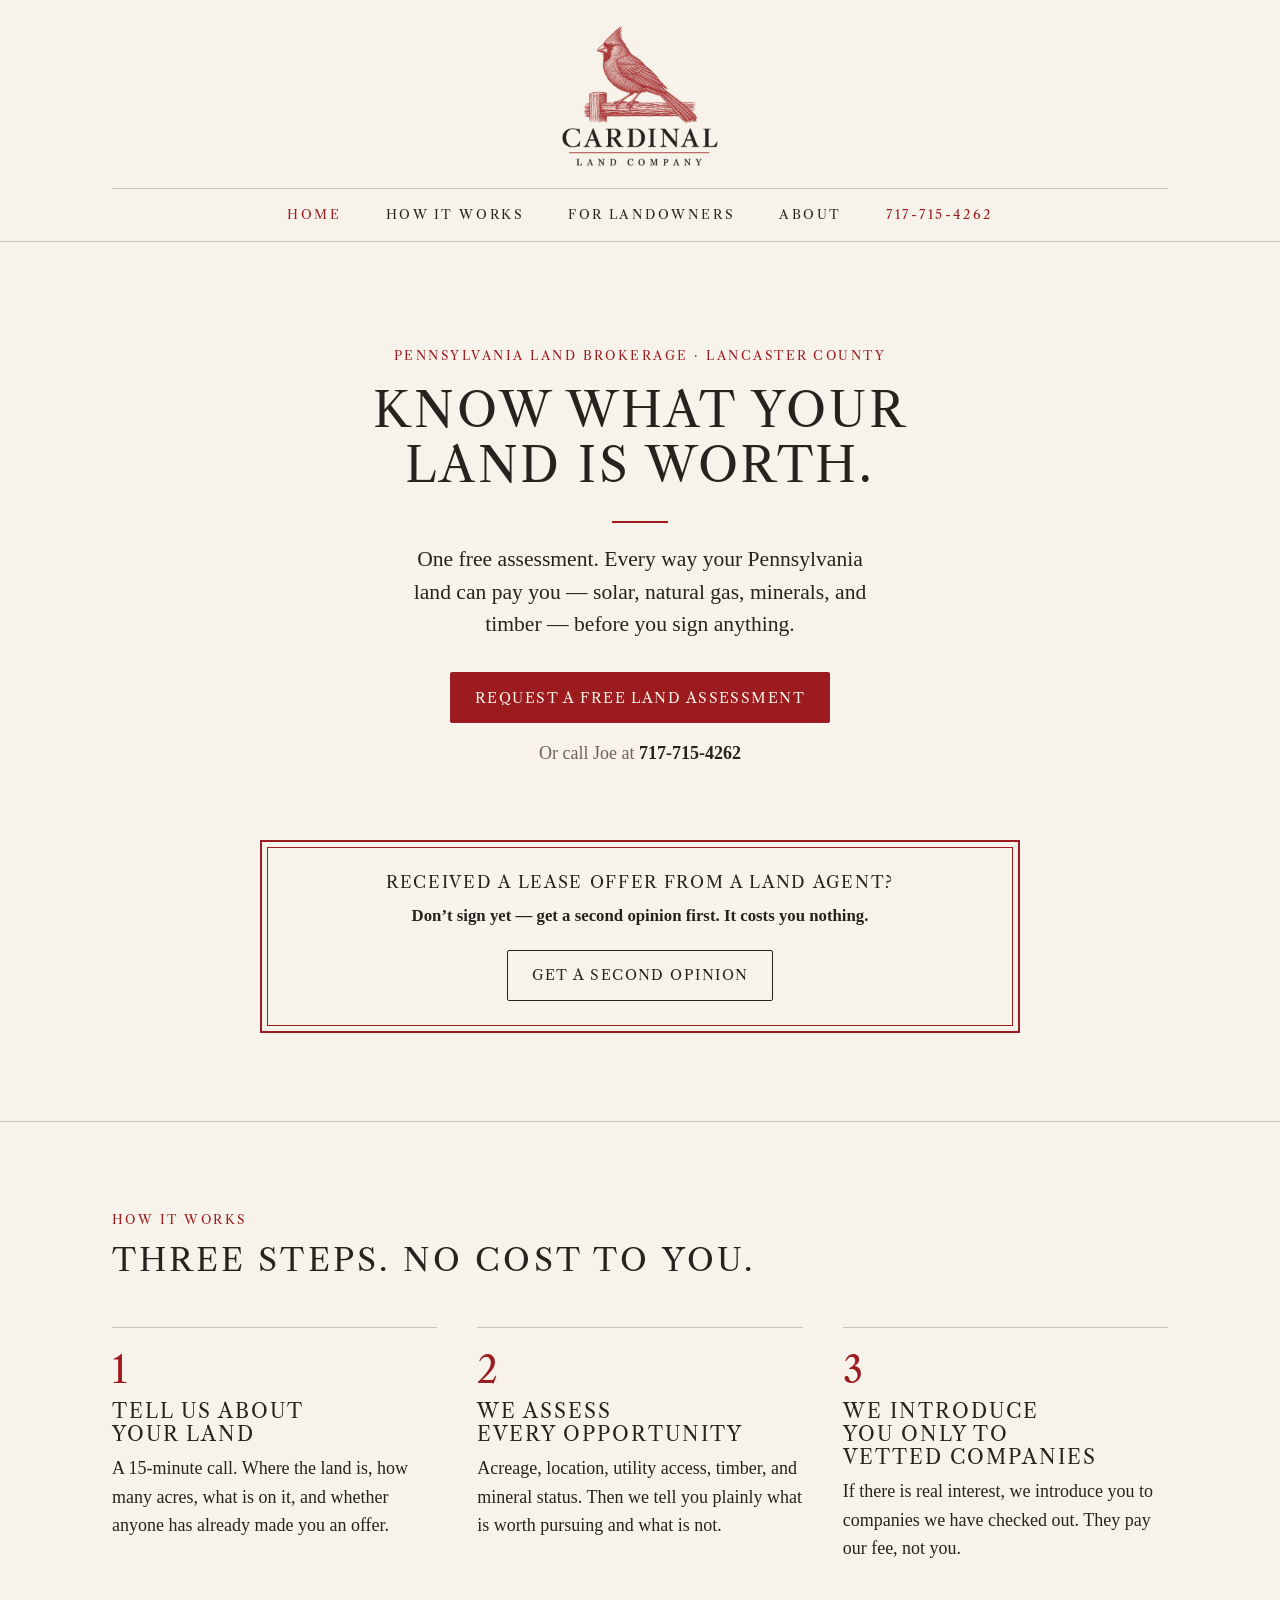
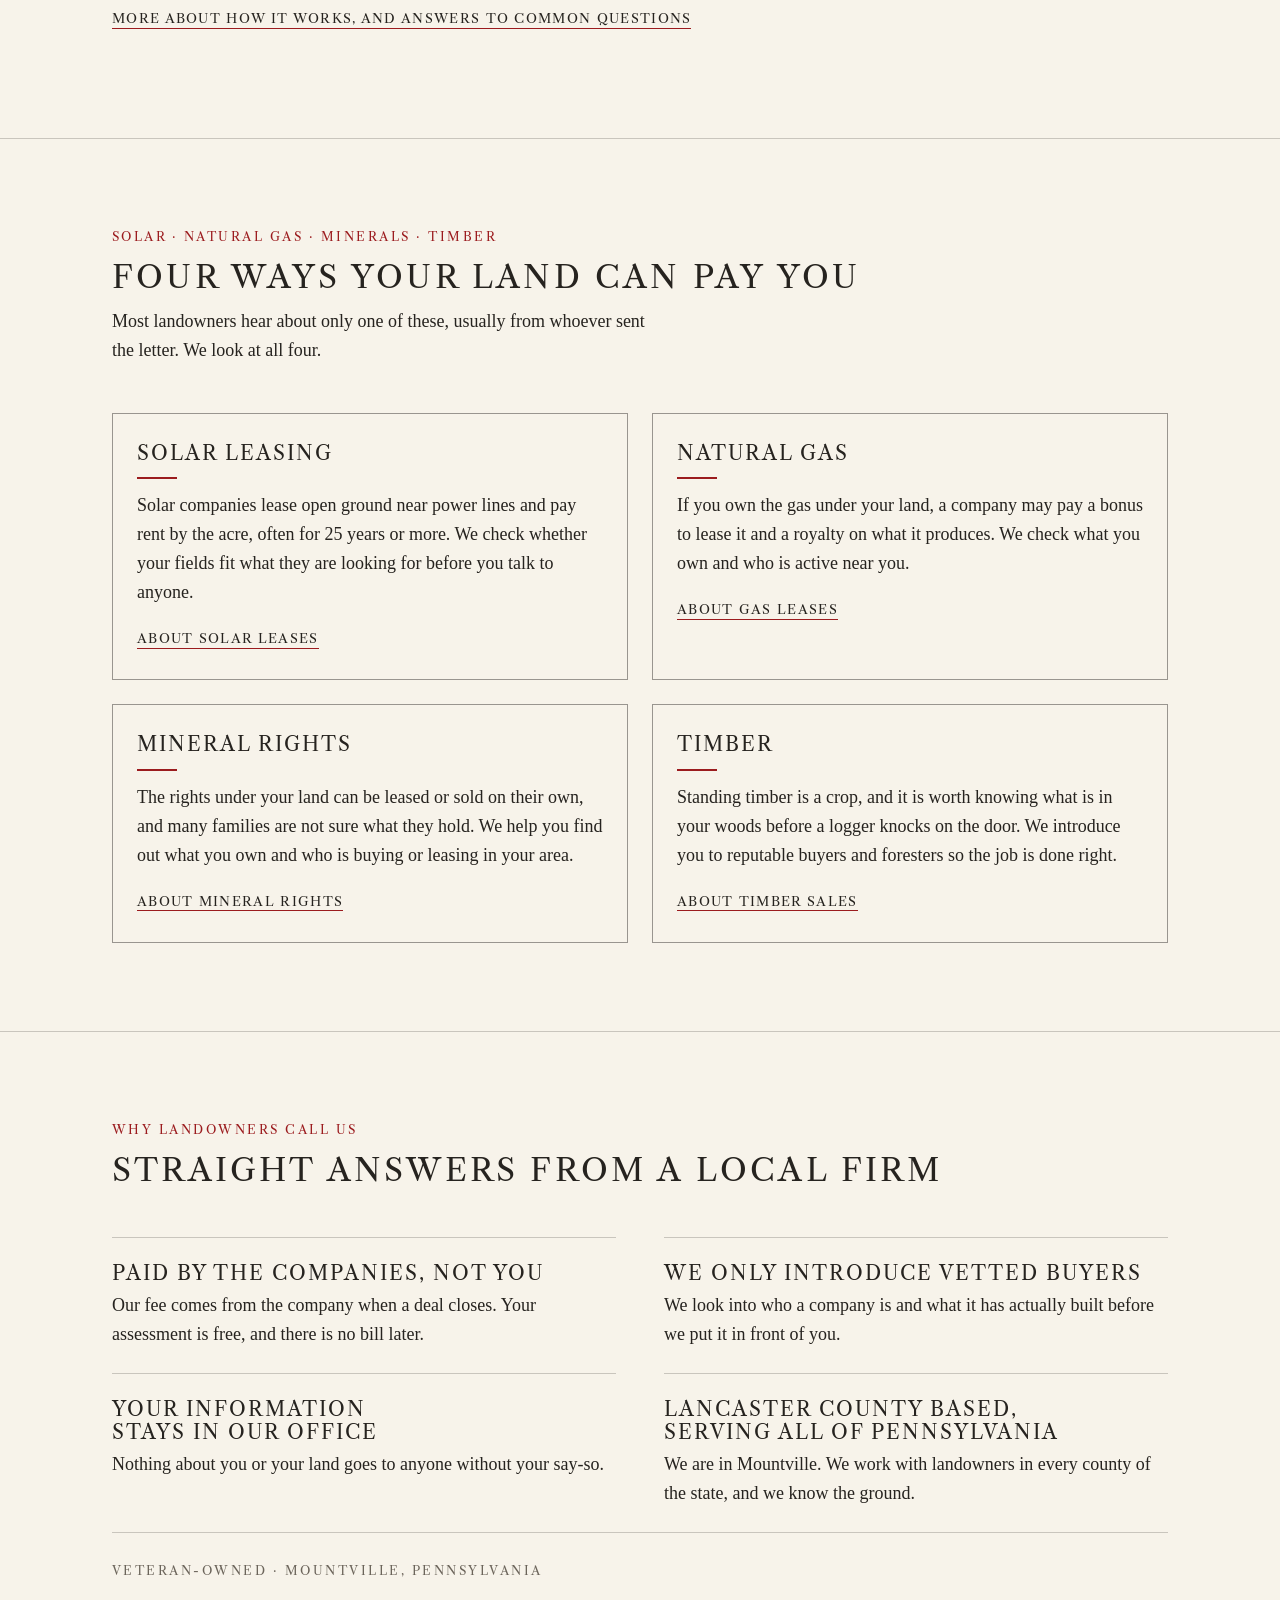
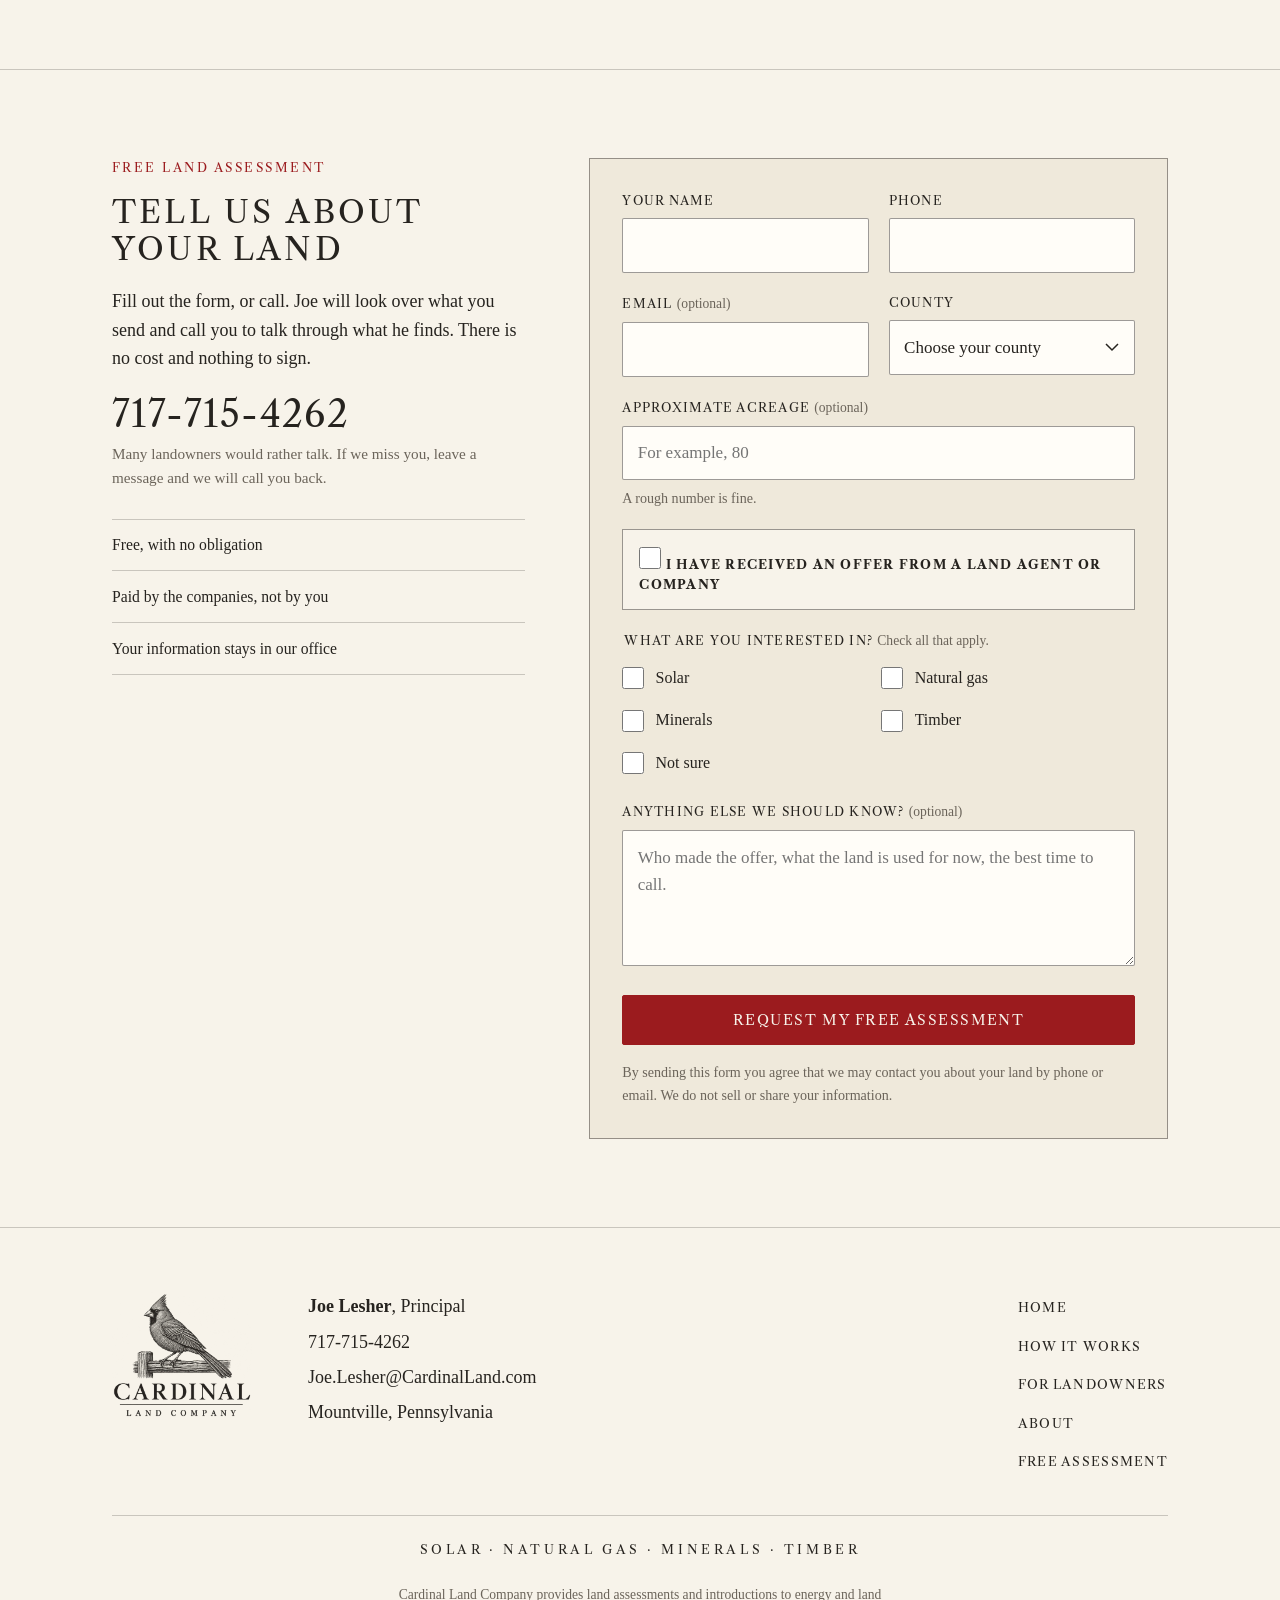
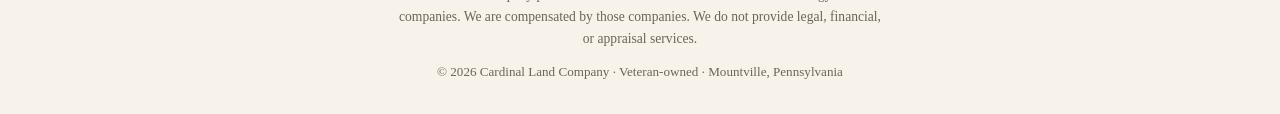
==== index.html @ 26f8ebd9 "Add Cardinal Land Company site foundation Homepage, shared stylesheet, vanilla JS, logo assets, favi" ====
<!doctype html>
<html lang="en">
<head>
  <meta charset="utf-8">
  <meta name="viewport" content="width=device-width, initial-scale=1">
  <title>Know What Your Land Is Worth | Cardinal Land Company</title>
  <meta name="description" content="Free, no-obligation land assessment for Pennsylvania landowners. Find out what your land is worth for solar, natural gas, minerals, and timber before you sign a lease offer. Lancaster County based, serving all of PA.">
  <link rel="canonical" href="https://cardinalland.com/">

  <meta property="og:type" content="website">
  <meta property="og:site_name" content="Cardinal Land Company">
  <meta property="og:title" content="Know What Your Land Is Worth | Cardinal Land Company">
  <meta property="og:description" content="One free assessment. Every way your Pennsylvania land can pay you: solar, natural gas, minerals, and timber. Get a second opinion before you sign.">
  <meta property="og:url" content="https://cardinalland.com/">
  <meta property="og:image" content="https://cardinalland.com/assets/og-image.png">
  <meta property="og:image:width" content="1200">
  <meta property="og:image:height" content="630">
  <meta property="og:image:alt" content="Cardinal Land Company. An engraved cardinal perched on a fence rail above the company name.">
  <meta name="twitter:card" content="summary_large_image">
  <meta name="theme-color" content="#F7F3EA">

  <link rel="icon" href="favicon.ico" sizes="32x32">
  <link rel="icon" type="image/png" sizes="32x32" href="assets/favicon-32.png">
  <link rel="icon" type="image/png" sizes="192x192" href="assets/icon-192.png">
  <link rel="apple-touch-icon" href="assets/apple-touch-icon.png">

  <link rel="preload" href="assets/fonts/libre-caslon-text-regular.woff2" as="font" type="font/woff2" crossorigin>
  <link rel="stylesheet" href="styles.css">

  <script type="application/ld+json">
  {
    "@context": "https://schema.org",
    "@type": "ProfessionalService",
    "name": "Cardinal Land Company",
    "url": "https://cardinalland.com/",
    "logo": "https://cardinalland.com/assets/logo-red-lockup.png",
    "image": "https://cardinalland.com/assets/og-image.png",
    "description": "Land brokerage connecting rural Pennsylvania landowners with vetted solar, natural gas, mineral, and timber companies. Free land assessments; compensated by the companies, not the landowner.",
    "telephone": "+1-717-715-4262",
    "email": "Joe.Lesher@CardinalLand.com",
    "address": {
      "@type": "PostalAddress",
      "addressLocality": "Mountville",
      "addressRegion": "PA",
      "addressCountry": "US"
    },
    "areaServed": { "@type": "State", "name": "Pennsylvania" },
    "founder": { "@type": "Person", "name": "Joe Lesher", "jobTitle": "Principal" },
    "knowsAbout": ["Solar leasing", "Natural gas leasing", "Mineral rights", "Timber sales"]
  }
  </script>
</head>
<body class="has-mobile-bar">
  <a class="skip-link" href="#main">Skip to content</a>

  <header class="site-header">
    <div class="container header-inner">
      <button class="nav-toggle" type="button" aria-expanded="false" aria-controls="site-nav">
        <span class="bars" aria-hidden="true"></span>
        <span class="nav-toggle-label">Menu</span>
      </button>
      <a class="brand" href="index.html" aria-label="Cardinal Land Company, home">
        <picture>
          <source srcset="assets/logo-red-lockup.webp" type="image/webp">
          <img src="assets/logo-red-lockup.png" alt="Cardinal Land Company" width="480" height="431" fetchpriority="high" decoding="async">
        </picture>
      </a>
      <a class="header-phone" href="tel:+17177154262">Call<span class="num"> 717-715-4262</span></a>
      <nav class="site-nav" id="site-nav" aria-label="Main">
        <ul>
          <li><a href="index.html" aria-current="page">Home</a></li>
          <li><a href="how-it-works.html">How It Works</a></li>
          <li><a href="landowners.html">For Landowners</a></li>
          <li><a href="about.html">About</a></li>
          <li class="nav-phone"><a href="tel:+17177154262">717-715-4262</a></li>
        </ul>
      </nav>
    </div>
  </header>

  <main id="main">

    <!-- Hero -->
    <section class="hero">
      <div class="container">
        <p class="eyebrow">Pennsylvania land brokerage &middot; Lancaster County</p>
        <h1>Know what your land is worth.</h1>
        <hr class="rule-red center" aria-hidden="true">
        <p class="lede">One free assessment. Every way your Pennsylvania land can pay you &mdash; solar, natural gas, minerals, and timber &mdash; before you sign anything.</p>
        <div class="hero-actions">
          <a class="btn btn-primary" href="#assessment">Request a Free Land Assessment</a>
          <p class="hero-phone">Or call Joe at <a href="tel:+17177154262">717-715-4262</a></p>
        </div>
      </div>
    </section>

    <!-- Lease-offer callout -->
    <section class="callout-section" aria-labelledby="callout-title">
      <div class="container">
        <aside class="callout">
          <p class="callout-title" id="callout-title">Received a lease offer from a land agent?</p>
          <p><strong>Don&rsquo;t sign yet &mdash; get a second opinion first. It costs you nothing.</strong></p>
          <a class="btn" href="#offer" data-prefill-offer>Get a second opinion</a>
        </aside>
      </div>
    </section>

    <!-- How it works -->
    <section class="section" id="how-it-works" aria-labelledby="how-title">
      <div class="container">
        <div class="section-head">
          <p class="eyebrow">How it works</p>
          <h2 id="how-title">Three steps. No cost to you.</h2>
        </div>
        <ol class="steps">
          <li class="step">
            <span class="step-num" aria-hidden="true">1</span>
            <h3>Tell us about your land</h3>
            <p>A 15-minute call. Where the land is, how many acres, what is on it, and whether anyone has already made you an offer.</p>
          </li>
          <li class="step">
            <span class="step-num" aria-hidden="true">2</span>
            <h3>We assess every opportunity</h3>
            <p>Acreage, location, utility access, timber, and mineral status. Then we tell you plainly what is worth pursuing and what is not.</p>
          </li>
          <li class="step">
            <span class="step-num" aria-hidden="true">3</span>
            <h3>We introduce you only to vetted companies</h3>
            <p>If there is real interest, we introduce you to companies we have checked out. They pay our fee, not you.</p>
          </li>
        </ol>
        <p class="section-foot"><a class="text-link" href="how-it-works.html">More about how it works, and answers to common questions</a></p>
      </div>
    </section>

    <!-- Four verticals -->
    <section class="section" id="land-uses" aria-labelledby="uses-title">
      <div class="container">
        <div class="section-head">
          <p class="eyebrow">Solar &middot; Natural gas &middot; Minerals &middot; Timber</p>
          <h2 id="uses-title">Four ways your land can pay you</h2>
          <p class="measure">Most landowners hear about only one of these, usually from whoever sent the letter. We look at all four.</p>
        </div>
        <ul class="cards">
          <li class="card">
            <h3>Solar Leasing</h3>
            <p>Solar companies lease open ground near power lines and pay rent by the acre, often for 25 years or more. We check whether your fields fit what they are looking for before you talk to anyone.</p>
            <a class="text-link" href="landowners.html#solar">About solar leases</a>
          </li>
          <li class="card">
            <h3>Natural Gas</h3>
            <p>If you own the gas under your land, a company may pay a bonus to lease it and a royalty on what it produces. We check what you own and who is active near you.</p>
            <a class="text-link" href="landowners.html#natural-gas">About gas leases</a>
          </li>
          <li class="card">
            <h3>Mineral Rights</h3>
            <p>The rights under your land can be leased or sold on their own, and many families are not sure what they hold. We help you find out what you own and who is buying or leasing in your area.</p>
            <a class="text-link" href="landowners.html#minerals">About mineral rights</a>
          </li>
          <li class="card">
            <h3>Timber</h3>
            <p>Standing timber is a crop, and it is worth knowing what is in your woods before a logger knocks on the door. We introduce you to reputable buyers and foresters so the job is done right.</p>
            <a class="text-link" href="landowners.html#timber">About timber sales</a>
          </li>
        </ul>
      </div>
    </section>

    <!-- Trust -->
    <section class="section" id="why" aria-labelledby="why-title">
      <div class="container">
        <div class="section-head">
          <p class="eyebrow">Why landowners call us</p>
          <h2 id="why-title">Straight answers from a local firm</h2>
        </div>
        <ul class="trust">
          <li>
            <h3>Paid by the companies, not you</h3>
            <p>Our fee comes from the company when a deal closes. Your assessment is free, and there is no bill later.</p>
          </li>
          <li>
            <h3>We only introduce vetted buyers</h3>
            <p>We look into who a company is and what it has actually built before we put it in front of you.</p>
          </li>
          <li>
            <h3>Your information stays in our office</h3>
            <p>Nothing about you or your land goes to anyone without your say-so.</p>
          </li>
          <li>
            <h3>Lancaster County based, serving all of Pennsylvania</h3>
            <p>We are in Mountville. We work with landowners in every county of the state, and we know the ground.</p>
          </li>
        </ul>
        <p class="quiet">Veteran-owned &middot; Mountville, Pennsylvania</p>
      </div>
    </section>

    <!-- Assessment request -->
    <section class="section" id="assessment" aria-labelledby="assessment-title">
      <div class="container form-grid">
        <div class="form-aside">
          <p class="eyebrow">Free land assessment</p>
          <h2 id="assessment-title">Tell us about your land</h2>
          <p>Fill out the form, or call. Joe will look over what you send and call you to talk through what he finds. There is no cost and nothing to sign.</p>
          <p class="big-phone"><a href="tel:+17177154262">717-715-4262</a></p>
          <p class="phone-note">Many landowners would rather talk. If we miss you, leave a message and we will call you back.</p>
          <ul class="assurances">
            <li>Free, with no obligation</li>
            <li>Paid by the companies, not by you</li>
            <li>Your information stays in our office</li>
          </ul>
        </div>

        <div id="form-wrap">
          <!-- TODO: Replace YOUR_FORM_ID with your Formspree form ID (https://formspree.io).
               Create a form in Formspree, copy its endpoint, and paste it into the action below.
               Set the notification address in Formspree to Joe.Lesher@CardinalLand.com. -->
          <form class="form" id="assessment-form" action="https://formspree.io/f/YOUR_FORM_ID" method="POST">
            <input type="hidden" name="_subject" value="New land assessment request from CardinalLand.com">
            <p class="honeypot" aria-hidden="true">
              <label for="gotcha">Leave this field empty</label>
              <input type="text" id="gotcha" name="_gotcha" tabindex="-1" autocomplete="off">
            </p>

            <div class="form-row">
              <div class="field">
                <label for="name">Your name</label>
                <input class="input" type="text" id="name" name="name" autocomplete="name" required>
              </div>
              <div class="field">
                <label for="phone">Phone</label>
                <input class="input" type="tel" id="phone" name="phone" autocomplete="tel" inputmode="tel" required>
              </div>
            </div>

            <div class="form-row">
              <div class="field">
                <label for="email">Email <span class="optional">(optional)</span></label>
                <input class="input" type="email" id="email" name="email" autocomplete="email" inputmode="email">
              </div>
              <div class="field">
                <label for="county">County</label>
                <select class="select" id="county" name="county" required>
                  <option value="" selected disabled>Choose your county</option>
                  <option value="Adams">Adams</option>
                  <option value="Allegheny">Allegheny</option>
                  <option value="Armstrong">Armstrong</option>
                  <option value="Beaver">Beaver</option>
                  <option value="Bedford">Bedford</option>
                  <option value="Berks">Berks</option>
                  <option value="Blair">Blair</option>
                  <option value="Bradford">Bradford</option>
                  <option value="Bucks">Bucks</option>
                  <option value="Butler">Butler</option>
                  <option value="Cambria">Cambria</option>
                  <option value="Cameron">Cameron</option>
                  <option value="Carbon">Carbon</option>
                  <option value="Centre">Centre</option>
                  <option value="Chester">Chester</option>
                  <option value="Clarion">Clarion</option>
                  <option value="Clearfield">Clearfield</option>
                  <option value="Clinton">Clinton</option>
                  <option value="Columbia">Columbia</option>
                  <option value="Crawford">Crawford</option>
                  <option value="Cumberland">Cumberland</option>
                  <option value="Dauphin">Dauphin</option>
                  <option value="Delaware">Delaware</option>
                  <option value="Elk">Elk</option>
                  <option value="Erie">Erie</option>
                  <option value="Fayette">Fayette</option>
                  <option value="Forest">Forest</option>
                  <option value="Franklin">Franklin</option>
                  <option value="Fulton">Fulton</option>
                  <option value="Greene">Greene</option>
                  <option value="Huntingdon">Huntingdon</option>
                  <option value="Indiana">Indiana</option>
                  <option value="Jefferson">Jefferson</option>
                  <option value="Juniata">Juniata</option>
                  <option value="Lackawanna">Lackawanna</option>
                  <option value="Lancaster">Lancaster</option>
                  <option value="Lawrence">Lawrence</option>
                  <option value="Lebanon">Lebanon</option>
                  <option value="Lehigh">Lehigh</option>
                  <option value="Luzerne">Luzerne</option>
                  <option value="Lycoming">Lycoming</option>
                  <option value="McKean">McKean</option>
                  <option value="Mercer">Mercer</option>
                  <option value="Mifflin">Mifflin</option>
                  <option value="Monroe">Monroe</option>
                  <option value="Montgomery">Montgomery</option>
                  <option value="Montour">Montour</option>
                  <option value="Northampton">Northampton</option>
                  <option value="Northumberland">Northumberland</option>
                  <option value="Perry">Perry</option>
                  <option value="Philadelphia">Philadelphia</option>
                  <option value="Pike">Pike</option>
                  <option value="Potter">Potter</option>
                  <option value="Schuylkill">Schuylkill</option>
                  <option value="Snyder">Snyder</option>
                  <option value="Somerset">Somerset</option>
                  <option value="Sullivan">Sullivan</option>
                  <option value="Susquehanna">Susquehanna</option>
                  <option value="Tioga">Tioga</option>
                  <option value="Union">Union</option>
                  <option value="Venango">Venango</option>
                  <option value="Warren">Warren</option>
                  <option value="Washington">Washington</option>
                  <option value="Wayne">Wayne</option>
                  <option value="Westmoreland">Westmoreland</option>
                  <option value="Wyoming">Wyoming</option>
                  <option value="York">York</option>
                  <option value="Not sure">Not sure</option>
                  <option value="Outside Pennsylvania">Outside Pennsylvania</option>
                </select>
              </div>
            </div>

            <div class="field">
              <label for="acreage">Approximate acreage <span class="optional">(optional)</span></label>
              <input class="input" type="number" id="acreage" name="acreage" inputmode="numeric" min="0" step="1" placeholder="For example, 80" aria-describedby="acreage-hint">
              <span class="hint" id="acreage-hint">A rough number is fine.</span>
            </div>

            <div class="field" id="offer">
              <label class="check check-offer">
                <input type="checkbox" id="received-offer" name="received_offer" value="Yes">
                <span>I have received an offer from a land agent or company</span>
              </label>
            </div>

            <fieldset class="fieldset">
              <legend>What are you interested in? <span class="optional">Check all that apply.</span></legend>
              <div class="checks cols">
                <label class="check"><input type="checkbox" name="interest" value="Solar"><span>Solar</span></label>
                <label class="check"><input type="checkbox" name="interest" value="Natural gas"><span>Natural gas</span></label>
                <label class="check"><input type="checkbox" name="interest" value="Minerals"><span>Minerals</span></label>
                <label class="check"><input type="checkbox" name="interest" value="Timber"><span>Timber</span></label>
                <label class="check"><input type="checkbox" name="interest" value="Not sure"><span>Not sure</span></label>
              </div>
            </fieldset>

            <div class="field">
              <label for="message">Anything else we should know? <span class="optional">(optional)</span></label>
              <textarea class="textarea" id="message" name="message" rows="4" placeholder="Who made the offer, what the land is used for now, the best time to call."></textarea>
            </div>

            <button class="btn btn-primary btn-block" type="submit">Request My Free Assessment</button>
            <p class="form-status" id="form-status" role="status" aria-live="polite"></p>
            <p class="form-footnote">By sending this form you agree that we may contact you about your land by phone or email. We do not sell or share your information.</p>
          </form>
        </div>
      </div>
    </section>

  </main>

  <footer class="site-footer">
    <div class="container">
      <div class="footer-grid">
        <div class="footer-brand">
          <picture>
            <source srcset="assets/logo-charcoal-lockup.webp" type="image/webp">
            <img src="assets/logo-charcoal-lockup.png" alt="Cardinal Land Company" width="480" height="431" loading="lazy" decoding="async">
          </picture>
        </div>
        <div class="footer-contact">
          <p><strong>Joe Lesher</strong>, Principal</p>
          <p><a href="tel:+17177154262">717-715-4262</a></p>
          <p><a href="mailto:Joe.Lesher@CardinalLand.com">Joe.Lesher@CardinalLand.com</a></p>
          <p>Mountville, Pennsylvania</p>
        </div>
        <nav class="footer-nav" aria-label="Footer">
          <ul>
            <li><a href="index.html">Home</a></li>
            <li><a href="how-it-works.html">How It Works</a></li>
            <li><a href="landowners.html">For Landowners</a></li>
            <li><a href="about.html">About</a></li>
            <li><a href="index.html#assessment">Free Assessment</a></li>
          </ul>
        </nav>
      </div>
      <p class="service-line">Solar &middot; Natural Gas &middot; Minerals &middot; Timber</p>
      <p class="disclaimer">Cardinal Land Company provides land assessments and introductions to energy and land companies. We are compensated by those companies. We do not provide legal, financial, or appraisal services.</p>
      <p class="copyright">&copy; 2026 Cardinal Land Company &middot; Veteran-owned &middot; Mountville, Pennsylvania</p>
    </div>
  </footer>

  <nav class="mobile-bar" aria-label="Quick contact">
    <a class="btn" href="tel:+17177154262">Call 717-715-4262</a>
    <a class="btn btn-primary" href="#assessment">Free Assessment</a>
  </nav>

  <script src="main.js" defer></script>
</body>
</html>
---- styles.css ----
/* ==========================================================================
   Cardinal Land Company — styles.css
   Plain CSS, no build step. Mobile-first.
   Brand: cream ground, charcoal text, cardinal red used sparingly.
   ========================================================================== */

/* Libre Caslon Text (SIL Open Font License), self-hosted from Google Fonts */
@font-face {
  font-family: "Libre Caslon Text";
  font-style: normal;
  font-weight: 400;
  font-display: swap;
  src: url("assets/fonts/libre-caslon-text-regular.woff2") format("woff2");
}
@font-face {
  font-family: "Libre Caslon Text";
  font-style: italic;
  font-weight: 400;
  font-display: swap;
  src: url("assets/fonts/libre-caslon-text-italic.woff2") format("woff2");
}
@font-face {
  font-family: "Libre Caslon Text";
  font-style: normal;
  font-weight: 700;
  font-display: swap;
  src: url("assets/fonts/libre-caslon-text-bold.woff2") format("woff2");
}

:root {
  --cream: #F7F3EA;
  --cream-deep: #EFE9DB;      /* panel tone, one shade below the page */
  --paper: #FFFDF8;           /* input fill */
  --charcoal: #26231F;
  --red: #9B1B1E;
  --red-deep: #7A1417;
  --muted: #6B645A;
  --rule: rgba(38, 35, 31, 0.22);
  --rule-mid: rgba(38, 35, 31, 0.45);

  --font-display: "Libre Caslon Text", "Iowan Old Style", "Palatino Linotype", Palatino, Georgia, serif;
  --font-body: "Iowan Old Style", "Palatino Linotype", "Book Antiqua", Palatino, Georgia, "Times New Roman", serif;

  --text: 17px;
  --container: 1120px;
  --gutter: 1.25rem;
  --track-wide: 0.2em;
  --track: 0.1em;
  --track-tight: 0.06em;
  --radius: 2px;
  --section-pad: clamp(3rem, 8vw, 5.5rem);
}

@media (min-width: 768px) {
  :root {
    --text: 18px;
    --gutter: 2rem;
  }
}

/* --------------------------------------------------------------------------
   Base
   -------------------------------------------------------------------------- */
*, *::before, *::after { box-sizing: border-box; }

html {
  -webkit-text-size-adjust: 100%;
  scroll-behavior: smooth;
}
@media (prefers-reduced-motion: reduce) {
  html { scroll-behavior: auto; }
  *, *::before, *::after { transition: none !important; animation: none !important; }
}

body {
  margin: 0;
  background: var(--cream);
  color: var(--charcoal);
  font-family: var(--font-body);
  font-size: var(--text);
  line-height: 1.6;
  -webkit-font-smoothing: antialiased;
  -moz-osx-font-smoothing: grayscale;
}

img { max-width: 100%; height: auto; display: block; }

a {
  color: inherit;
  text-decoration-color: var(--red);
  text-decoration-thickness: 1px;
  text-underline-offset: 0.18em;
}
a:hover { color: var(--red); }

:focus-visible {
  outline: 2px solid var(--charcoal);
  outline-offset: 3px;
}

::selection { background: var(--red); color: var(--cream); }

p { margin: 0 0 1em; }
ul, ol { margin: 0 0 1em; }
strong { font-weight: 700; }
hr { border: 0; border-top: 1px solid var(--rule); margin: 2rem 0; }

.container {
  width: 100%;
  max-width: var(--container);
  margin-inline: auto;
  padding-inline: var(--gutter);
}
.container-narrow { max-width: 820px; }

.visually-hidden {
  position: absolute !important;
  width: 1px; height: 1px;
  padding: 0; margin: -1px;
  overflow: hidden;
  clip: rect(0 0 0 0);
  white-space: nowrap;
  border: 0;
}

.skip-link {
  position: absolute;
  left: -999px;
  top: 0.5rem;
  z-index: 100;
  padding: 0.6rem 1rem;
  background: var(--cream);
  border: 1px solid var(--charcoal);
  font-family: var(--font-display);
  text-transform: uppercase;
  letter-spacing: var(--track);
  font-size: 0.8rem;
  text-decoration: none;
}
.skip-link:focus { left: 0.5rem; }

/* --------------------------------------------------------------------------
   Typography
   -------------------------------------------------------------------------- */
h1, h2, h3, h4, .display {
  font-family: var(--font-display);
  font-weight: 400;
  text-transform: uppercase;
  line-height: 1.15;
  margin: 0 0 0.6em;
  color: var(--charcoal);
  text-wrap: balance;
}
h1 { font-size: clamp(1.75rem, 1.2rem + 2.8vw, 3rem); letter-spacing: var(--track-tight); }
h2 { font-size: clamp(1.35rem, 1.05rem + 1.5vw, 2rem); letter-spacing: var(--track); }
h3 { font-size: clamp(1.05rem, 0.95rem + 0.5vw, 1.25rem); letter-spacing: var(--track); }
h4 { font-size: 1rem; letter-spacing: var(--track); }

.lede {
  font-size: clamp(1.1rem, 1rem + 0.6vw, 1.35rem);
  line-height: 1.5;
}

.eyebrow {
  font-family: var(--font-display);
  text-transform: uppercase;
  letter-spacing: var(--track-wide);
  font-size: 0.78rem;
  color: var(--red);
  margin: 0 0 1rem;
}

.muted { color: var(--muted); }
.small { font-size: 0.92rem; }
.center { text-align: center; }
.measure { max-width: 62ch; }
.prose { max-width: 68ch; }
.prose h2, .prose h3 { margin-top: 2em; }
.prose h2:first-child, .prose h3:first-child { margin-top: 0; }

.list { padding-left: 1.25rem; }
.list li { margin-bottom: 0.5rem; padding-left: 0.25rem; }
.list li::marker { color: var(--red); }

.rule-red {
  width: 56px;
  height: 2px;
  background: var(--red);
  border: 0;
  margin: 1.25rem 0;
}
.rule-red.center { margin-inline: auto; }

.text-link {
  font-family: var(--font-display);
  text-transform: uppercase;
  letter-spacing: var(--track);
  font-size: 0.82rem;
  text-decoration: none;
  border-bottom: 1px solid var(--red);
  padding-bottom: 0.15em;
}
.text-link:hover { color: var(--red); }

/* --------------------------------------------------------------------------
   Buttons
   -------------------------------------------------------------------------- */
.btn {
  display: inline-block;
  font-family: var(--font-display);
  text-transform: uppercase;
  letter-spacing: var(--track);
  font-size: 0.9rem;
  line-height: 1.25;
  padding: 0.95rem 1.5rem;
  border: 1px solid var(--charcoal);
  border-radius: var(--radius);
  background: transparent;
  color: var(--charcoal);
  text-decoration: none;
  text-align: center;
  cursor: pointer;
  transition: background-color 0.15s, color 0.15s, border-color 0.15s;
}
.btn:hover { background: var(--charcoal); color: var(--cream); }
.btn-primary { background: var(--red); border-color: var(--red); color: var(--cream); }
.btn-primary:hover { background: var(--red-deep); border-color: var(--red-deep); color: var(--cream); }
.btn[disabled] { opacity: 0.6; cursor: default; }
.btn-block { display: block; width: 100%; }
.btn-row { display: flex; flex-wrap: wrap; gap: 0.75rem 1rem; align-items: center; }
.btn-row.center { justify-content: center; }

/* --------------------------------------------------------------------------
   Header — letterhead style: logo centred, nav beneath on desktop
   -------------------------------------------------------------------------- */
.site-header {
  background: var(--cream);
  border-bottom: 1px solid var(--rule);
}
.header-inner {
  display: grid;
  grid-template-columns: 1fr auto 1fr;
  align-items: center;
  column-gap: 0.75rem;
  padding-block: 0.75rem;
}
.brand {
  grid-column: 2;
  justify-self: center;
  display: block;
  width: 104px;
}
.brand img { width: 100%; height: auto; }

.nav-toggle {
  grid-column: 1;
  justify-self: start;
  display: inline-flex;
  align-items: center;
  gap: 0.55rem;
  min-height: 44px;
  padding: 0.55rem 0.75rem;
  background: none;
  border: 1px solid var(--rule-mid);
  border-radius: var(--radius);
  font-family: var(--font-display);
  font-size: 0.78rem;
  letter-spacing: var(--track);
  text-transform: uppercase;
  color: var(--charcoal);
  cursor: pointer;
}
.nav-toggle .bars {
  position: relative;
  display: inline-block;
  width: 18px;
  height: 2px;
  background: currentColor;
}
.nav-toggle .bars::before,
.nav-toggle .bars::after {
  content: "";
  position: absolute;
  left: 0;
  width: 18px;
  height: 2px;
  background: currentColor;
}
.nav-toggle .bars::before { top: -6px; }
.nav-toggle .bars::after { top: 6px; }

.header-phone {
  grid-column: 3;
  justify-self: end;
  display: inline-flex;
  align-items: center;
  min-height: 44px;
  padding: 0.55rem 0.75rem;
  border: 1px solid var(--red);
  border-radius: var(--radius);
  font-family: var(--font-display);
  font-size: 0.78rem;
  letter-spacing: var(--track);
  text-transform: uppercase;
  color: var(--red);
  text-decoration: none;
  white-space: nowrap;
}
.header-phone:hover { background: var(--red); color: var(--cream); }
.header-phone .num { display: none; }
@media (min-width: 480px) { .header-phone .num { display: inline; } }

.site-nav {
  grid-column: 1 / -1;
  display: none;
  margin-top: 0.75rem;
  border-top: 1px solid var(--rule);
}
.site-nav.is-open { display: block; }
.site-nav ul { list-style: none; margin: 0; padding: 0; }
.site-nav li + li { border-top: 1px solid var(--rule); }
.site-nav a {
  display: block;
  padding: 0.95rem 0.25rem;
  font-family: var(--font-display);
  text-transform: uppercase;
  letter-spacing: var(--track);
  font-size: 0.9rem;
  text-decoration: none;
}
.site-nav a[aria-current="page"] { color: var(--red); }
.site-nav .nav-phone a { color: var(--red); }

@media (min-width: 880px) {
  .header-inner {
    grid-template-columns: 1fr;
    justify-items: center;
    row-gap: 1rem;
    padding-block: 1.5rem 0;
  }
  .nav-toggle, .header-phone { display: none; }
  .brand { grid-column: 1; width: 160px; }
  .site-nav {
    display: block;
    grid-column: 1;
    width: 100%;
    margin-top: 0.25rem;
  }
  .site-nav ul {
    display: flex;
    justify-content: center;
    flex-wrap: wrap;
    gap: 0 2.75rem;
  }
  .site-nav li + li { border-top: 0; }
  .site-nav a {
    padding: 1rem 0;
    font-size: 0.8rem;
    letter-spacing: var(--track-wide);
  }
}

/* --------------------------------------------------------------------------
   Hero & page titles
   -------------------------------------------------------------------------- */
.hero {
  text-align: center;
  padding-block: clamp(3rem, 9vw, 6.5rem) clamp(2.5rem, 7vw, 4.5rem);
}
.hero h1 { max-width: 20ch; margin-inline: auto; }
.hero .lede { max-width: 42ch; margin-inline: auto; }
.hero-actions {
  margin-top: 2rem;
  display: flex;
  flex-direction: column;
  align-items: center;
  gap: 1rem;
}
.hero-phone { margin: 0; color: var(--muted); }
.hero-phone a { color: var(--charcoal); font-weight: 700; text-decoration: none; white-space: nowrap; }
.hero-phone a:hover { color: var(--red); }

.page-title {
  text-align: center;
  padding-block: clamp(2.5rem, 7vw, 5rem) clamp(2rem, 5vw, 3.5rem);
}
.page-title h1 { max-width: 24ch; margin-inline: auto; }
.page-title .lede { max-width: 50ch; margin-inline: auto; }

/* --------------------------------------------------------------------------
   Callout — double-ruled box, certificate style
   -------------------------------------------------------------------------- */
.callout {
  position: relative;
  max-width: 760px;
  margin-inline: auto;
  padding: 1.9rem 1.5rem;
  border: 2px solid var(--red);
  text-align: center;
}
.callout::after {
  content: "";
  position: absolute;
  inset: 5px;
  border: 1px solid var(--red);
  pointer-events: none;
}
.callout-title {
  font-family: var(--font-display);
  text-transform: uppercase;
  letter-spacing: var(--track);
  font-size: clamp(1.05rem, 1rem + 0.5vw, 1.3rem);
  line-height: 1.3;
  margin-bottom: 0.6rem;
}
.callout p { font-size: 1.05rem; }
.callout p:last-of-type { margin-bottom: 0; }
.callout .btn { margin-top: 1.25rem; position: relative; z-index: 1; }
.callout-section { padding-block: 0 var(--section-pad); }

/* --------------------------------------------------------------------------
   Sections
   -------------------------------------------------------------------------- */
.section {
  padding-block: var(--section-pad);
  border-top: 1px solid var(--rule);
}
.section-head { margin-bottom: clamp(2rem, 5vw, 3rem); }
.section-head .eyebrow { margin-bottom: 0.75rem; }
.section-head h2 { margin-bottom: 0.35em; }
.section-head p:last-child { margin-bottom: 0; }
.section-head.center { text-align: center; }
.section-head.center .lede, .section-head.center p { margin-inline: auto; max-width: 56ch; }
.section-foot { margin-top: 2.5rem; }

/* Steps */
.steps {
  list-style: none;
  margin: 0;
  padding: 0;
  display: grid;
  gap: 2rem;
}
.step {
  border-top: 1px solid var(--rule);
  padding-top: 1.5rem;
}
.step-num {
  display: block;
  font-family: var(--font-display);
  font-size: 2.25rem;
  line-height: 1;
  color: var(--red);
  margin-bottom: 0.75rem;
}
.step h3 { margin-bottom: 0.5rem; }
.step p:last-child { margin-bottom: 0; }
@media (min-width: 768px) {
  .steps { grid-template-columns: repeat(3, 1fr); gap: 2.5rem; }
}

/* Cards (2 x 2) */
.cards {
  list-style: none;
  margin: 0;
  padding: 0;
  display: grid;
  gap: 1.25rem;
}
.card {
  border: 1px solid var(--rule-mid);
  padding: 1.75rem 1.5rem;
}
.card h3 { margin-bottom: 0.75rem; }
.card h3::after {
  content: "";
  display: block;
  width: 40px;
  height: 2px;
  background: var(--red);
  margin-top: 0.8rem;
}
.card p { margin-bottom: 1rem; }
.card p:last-child { margin-bottom: 0; }
@media (min-width: 640px) {
  .cards { grid-template-columns: 1fr 1fr; gap: 1.5rem; }
}

/* Trust list */
.trust {
  list-style: none;
  margin: 0;
  padding: 0;
  border-bottom: 1px solid var(--rule);
}
.trust li {
  border-top: 1px solid var(--rule);
  padding: 1.5rem 0;
}
.trust h3 { margin-bottom: 0.4rem; }
.trust p { margin: 0; }
@media (min-width: 768px) {
  .trust { display: grid; grid-template-columns: 1fr 1fr; column-gap: 3rem; }
}
.quiet {
  font-family: var(--font-display);
  text-transform: uppercase;
  letter-spacing: var(--track-wide);
  font-size: 0.78rem;
  color: var(--muted);
  margin: 1.75rem 0 0;
}

/* FAQ — questions and answers always visible */
.faq { list-style: none; margin: 0; padding: 0; }
.faq > li {
  border-top: 1px solid var(--rule);
  padding: 1.75rem 0;
}
.faq > li:last-child { border-bottom: 1px solid var(--rule); }
.faq h3 {
  text-transform: none;
  letter-spacing: 0;
  font-size: clamp(1.15rem, 1.05rem + 0.5vw, 1.35rem);
  margin-bottom: 0.6rem;
}
.faq p:last-child { margin-bottom: 0; }

/* Jump navigation (in-page) */
.jump-nav ul {
  list-style: none;
  margin: 0;
  padding: 0;
  display: flex;
  flex-wrap: wrap;
  gap: 0.75rem;
  justify-content: center;
}
.jump-nav a {
  display: inline-block;
  padding: 0.65rem 1rem;
  border: 1px solid var(--rule-mid);
  border-radius: var(--radius);
  font-family: var(--font-display);
  text-transform: uppercase;
  letter-spacing: var(--track);
  font-size: 0.78rem;
  text-decoration: none;
}
.jump-nav a:hover { border-color: var(--red); color: var(--red); }

/* Two-column feature: text + aside */
.split { display: grid; gap: 2.5rem; }
@media (min-width: 880px) {
  .split { grid-template-columns: minmax(0, 7fr) minmax(0, 5fr); gap: 4rem; align-items: start; }
  .split.reverse { grid-template-columns: minmax(0, 5fr) minmax(0, 7fr); }
}
.aside-box {
  border: 1px solid var(--rule-mid);
  padding: 1.5rem;
}
.aside-box h3, .aside-box h4 { margin-bottom: 0.75rem; }
.aside-box ul:last-child, .aside-box p:last-child { margin-bottom: 0; }

/* Definition list of plain facts */
.facts { margin: 0; border-top: 1px solid var(--rule); }
.facts > div { padding: 0.9rem 0; border-bottom: 1px solid var(--rule); }
.facts dt {
  font-family: var(--font-display);
  text-transform: uppercase;
  letter-spacing: var(--track-wide);
  font-size: 0.74rem;
  color: var(--muted);
  margin-bottom: 0.2rem;
}
.facts dd { margin: 0; }

/* Closing call to action */
.cta-band {
  text-align: center;
  padding-block: var(--section-pad);
  border-top: 1px solid var(--rule);
}
.cta-band h2 { max-width: 24ch; margin-inline: auto; }
.cta-band p { max-width: 50ch; margin-inline: auto; }
.cta-band .btn-row { margin-top: 1.75rem; }

/* --------------------------------------------------------------------------
   Assessment form
   -------------------------------------------------------------------------- */
.form-grid { display: grid; gap: 2.5rem; }
@media (min-width: 880px) {
  .form-grid {
    grid-template-columns: minmax(0, 5fr) minmax(0, 7fr);
    gap: 4rem;
    align-items: start;
  }
}
.big-phone {
  font-family: var(--font-display);
  font-size: clamp(1.6rem, 1.2rem + 2vw, 2.25rem);
  line-height: 1.2;
  letter-spacing: 0.04em;
  margin: 1.25rem 0 0.35rem;
}
.big-phone a { text-decoration: none; color: var(--charcoal); white-space: nowrap; }
.big-phone a:hover { color: var(--red); }
.phone-note { color: var(--muted); font-size: 0.95rem; }
.assurances {
  list-style: none;
  padding: 0;
  margin: 1.75rem 0 0;
  border-top: 1px solid var(--rule);
}
.assurances li {
  padding: 0.8rem 0;
  border-bottom: 1px solid var(--rule);
  font-size: 0.98rem;
}

.form {
  border: 1px solid var(--rule-mid);
  background: var(--cream-deep);
  padding: 1.5rem 1.25rem;
}
@media (min-width: 560px) { .form { padding: 2rem; } }

.field { margin-bottom: 1.25rem; }
.field > label,
.fieldset legend {
  display: block;
  font-family: var(--font-display);
  text-transform: uppercase;
  letter-spacing: var(--track);
  font-size: 0.78rem;
  margin-bottom: 0.45rem;
}
.form .optional { color: var(--muted); text-transform: none; letter-spacing: 0; font-family: var(--font-body); font-size: 0.85rem; font-weight: 400; }
.hint { display: block; font-size: 0.88rem; color: var(--muted); margin-top: 0.4rem; }

.input, .select, .textarea {
  width: 100%;
  min-height: 48px;
  font: inherit;
  font-size: 1.0625rem;
  color: var(--charcoal);
  background: var(--paper);
  border: 1px solid var(--rule-mid);
  border-radius: var(--radius);
  padding: 0.8rem 0.9rem;
}
.input:focus, .select:focus, .textarea:focus {
  outline: 2px solid var(--charcoal);
  outline-offset: 1px;
  border-color: var(--charcoal);
}
.select {
  appearance: none;
  -webkit-appearance: none;
  padding-right: 2.6rem;
  background-image: url("data:image/svg+xml,%3Csvg xmlns='http://www.w3.org/2000/svg' width='14' height='9' viewBox='0 0 14 9'%3E%3Cpath d='M1 1l6 6 6-6' fill='none' stroke='%2326231F' stroke-width='1.5'/%3E%3C/svg%3E");
  background-repeat: no-repeat;
  background-position: right 0.95rem center;
}
.textarea { min-height: 130px; resize: vertical; }

.form-row { display: grid; gap: 0 1.25rem; }
@media (min-width: 560px) { .form-row { grid-template-columns: 1fr 1fr; } }

.fieldset { border: 0; padding: 0; margin: 0 0 1.25rem; min-width: 0; }
.checks { display: grid; gap: 0.35rem; }
@media (min-width: 480px) { .checks.cols { grid-template-columns: 1fr 1fr; } }
.check {
  font-family: var(--font-body);
  text-transform: none;
  letter-spacing: 0;
  margin: 0;
  display: flex;
  align-items: flex-start;
  gap: 0.7rem;
  padding: 0.35rem 0;
  font-size: 1rem;
  cursor: pointer;
}
.check input {
  flex: none;
  width: 22px;
  height: 22px;
  margin: 0.15rem 0 0;
  accent-color: var(--red);
}
.check-offer {
  border: 1px solid var(--rule-mid);
  background: var(--cream);
  padding: 0.9rem 1rem;
  font-weight: 700;
}
.form-footnote { font-size: 0.88rem; color: var(--muted); margin: 1rem 0 0; }
.form-status { margin: 1rem 0 0; font-size: 1rem; }
.form-status.error { color: var(--red); font-weight: 700; }
.form-thanks { text-align: center; }
.form-thanks p:last-child { margin-bottom: 0; }
.honeypot {
  position: absolute !important;
  left: -9999px;
  width: 1px;
  height: 1px;
  overflow: hidden;
}

/* --------------------------------------------------------------------------
   Footer
   -------------------------------------------------------------------------- */
.site-footer {
  border-top: 1px solid var(--rule);
  padding-block: clamp(2.5rem, 6vw, 4rem) 2rem;
}
.footer-grid { display: grid; gap: 2rem; }
@media (min-width: 768px) {
  .footer-grid {
    grid-template-columns: auto 1fr auto;
    gap: 3.5rem;
    align-items: start;
  }
}
.footer-brand img { width: 140px; height: auto; }
.footer-contact p { margin: 0 0 0.4rem; }
.footer-contact a { text-decoration: none; }
.footer-contact a:hover { text-decoration: underline; }
.footer-nav ul { list-style: none; margin: 0; padding: 0; display: grid; gap: 0.6rem; }
.footer-nav a {
  font-family: var(--font-display);
  text-transform: uppercase;
  letter-spacing: var(--track);
  font-size: 0.8rem;
  text-decoration: none;
}
.footer-nav a:hover { color: var(--red); }
.service-line {
  font-family: var(--font-display);
  text-transform: uppercase;
  letter-spacing: 0.28em;
  font-size: 0.8rem;
  text-align: center;
  margin: 2.5rem 0 1.5rem;
  padding-top: 1.5rem;
  border-top: 1px solid var(--rule);
}
.disclaimer {
  font-size: 0.85rem;
  color: var(--muted);
  text-align: center;
  max-width: 72ch;
  margin: 0 auto 0.75rem;
}
.copyright {
  font-size: 0.82rem;
  color: var(--muted);
  text-align: center;
  margin: 0;
}

/* --------------------------------------------------------------------------
   Mobile quick-contact bar (phones and small tablets only)
   -------------------------------------------------------------------------- */
.mobile-bar {
  position: fixed;
  inset-inline: 0;
  bottom: 0;
  z-index: 50;
  display: grid;
  grid-template-columns: 1.15fr 1fr;
  gap: 0.6rem;
  padding: 0.6rem var(--gutter) calc(0.6rem + env(safe-area-inset-bottom));
  background: var(--cream);
  border-top: 1px solid var(--rule);
  transition: transform 0.2s ease;
}
.mobile-bar.is-hidden { transform: translateY(110%); }
.mobile-bar .btn {
  padding: 0.85rem 0.4rem;
  font-size: 0.76rem;
  letter-spacing: 0.04em;
  white-space: nowrap;
}
body.has-mobile-bar { padding-bottom: 5.25rem; }
@media (min-width: 880px) {
  .mobile-bar { display: none; }
  body.has-mobile-bar { padding-bottom: 0; }
}

/* --------------------------------------------------------------------------
   Print
   -------------------------------------------------------------------------- */
@media print {
  .site-nav, .nav-toggle, .header-phone, .mobile-bar, .skip-link, .btn { display: none !important; }
  body { font-size: 12pt; color: #000; background: #fff; }
  .section, .cta-band, .site-footer { border-color: #999; }
}
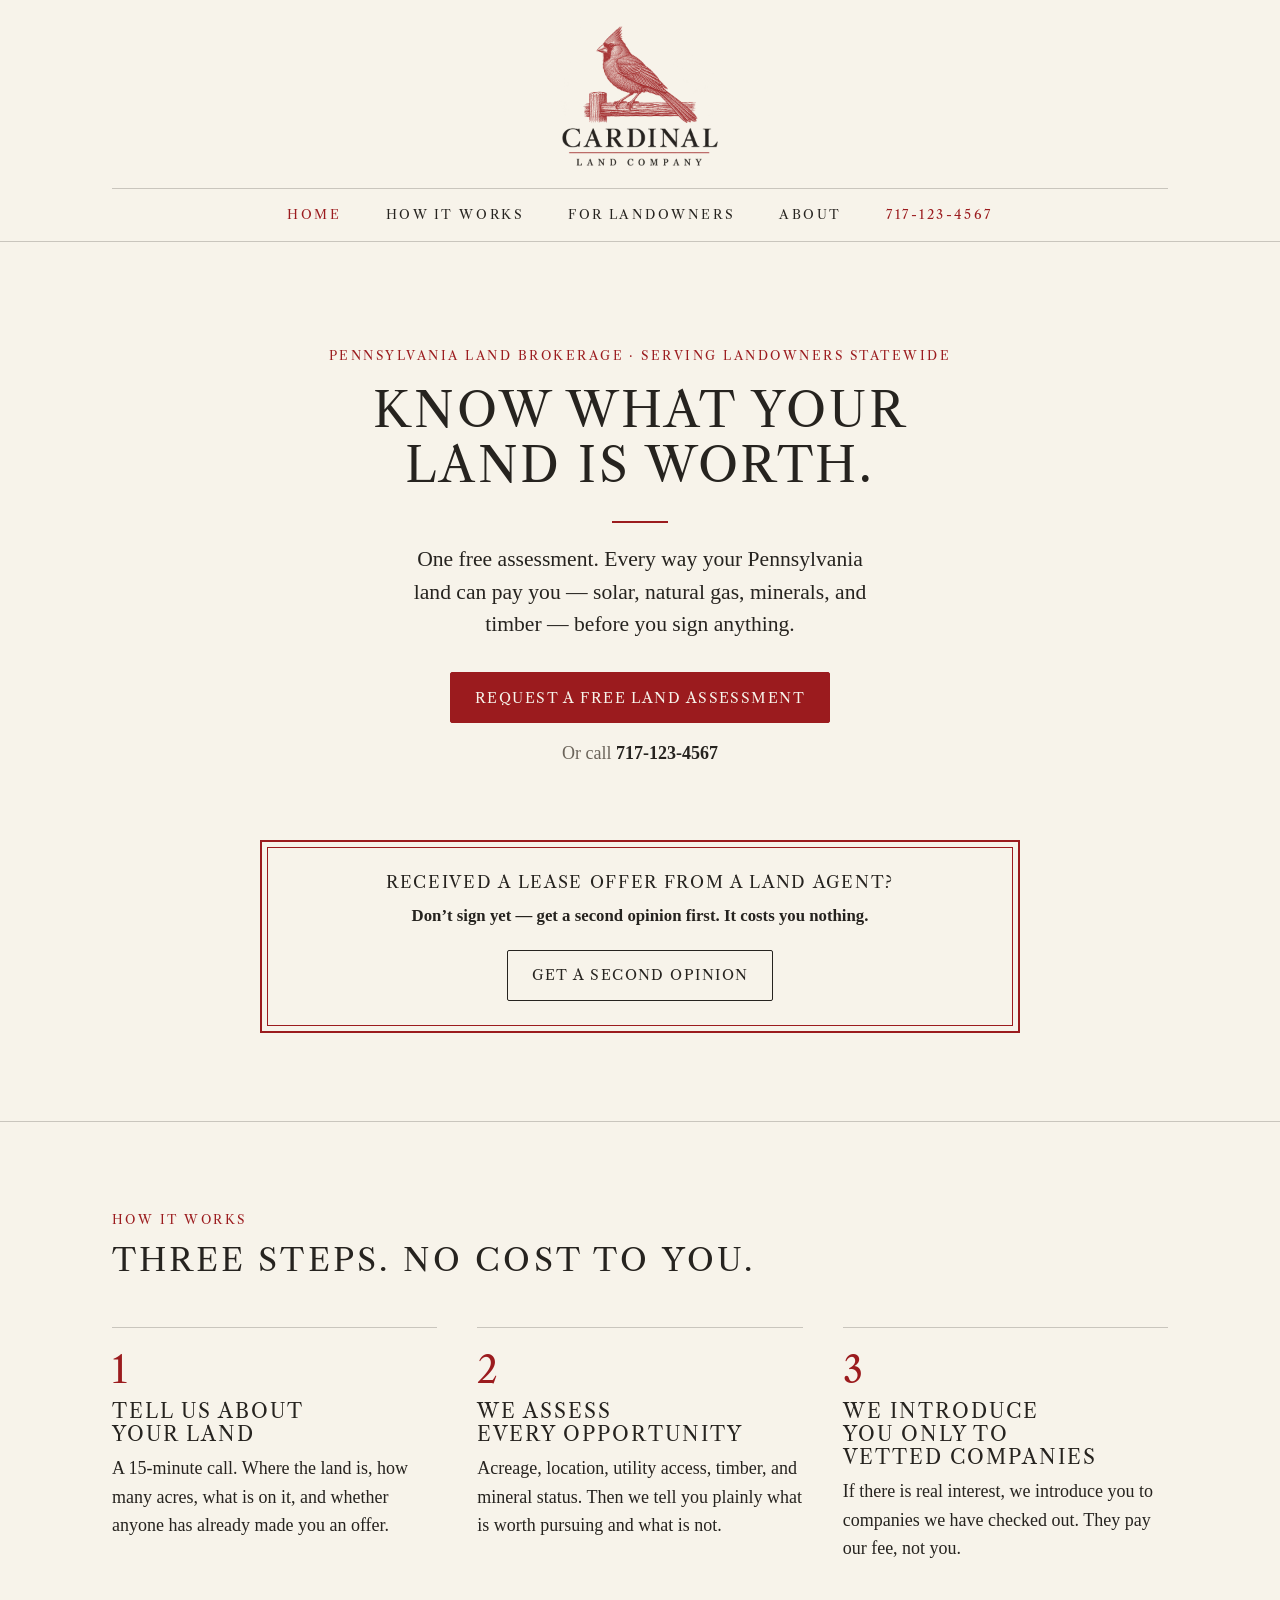
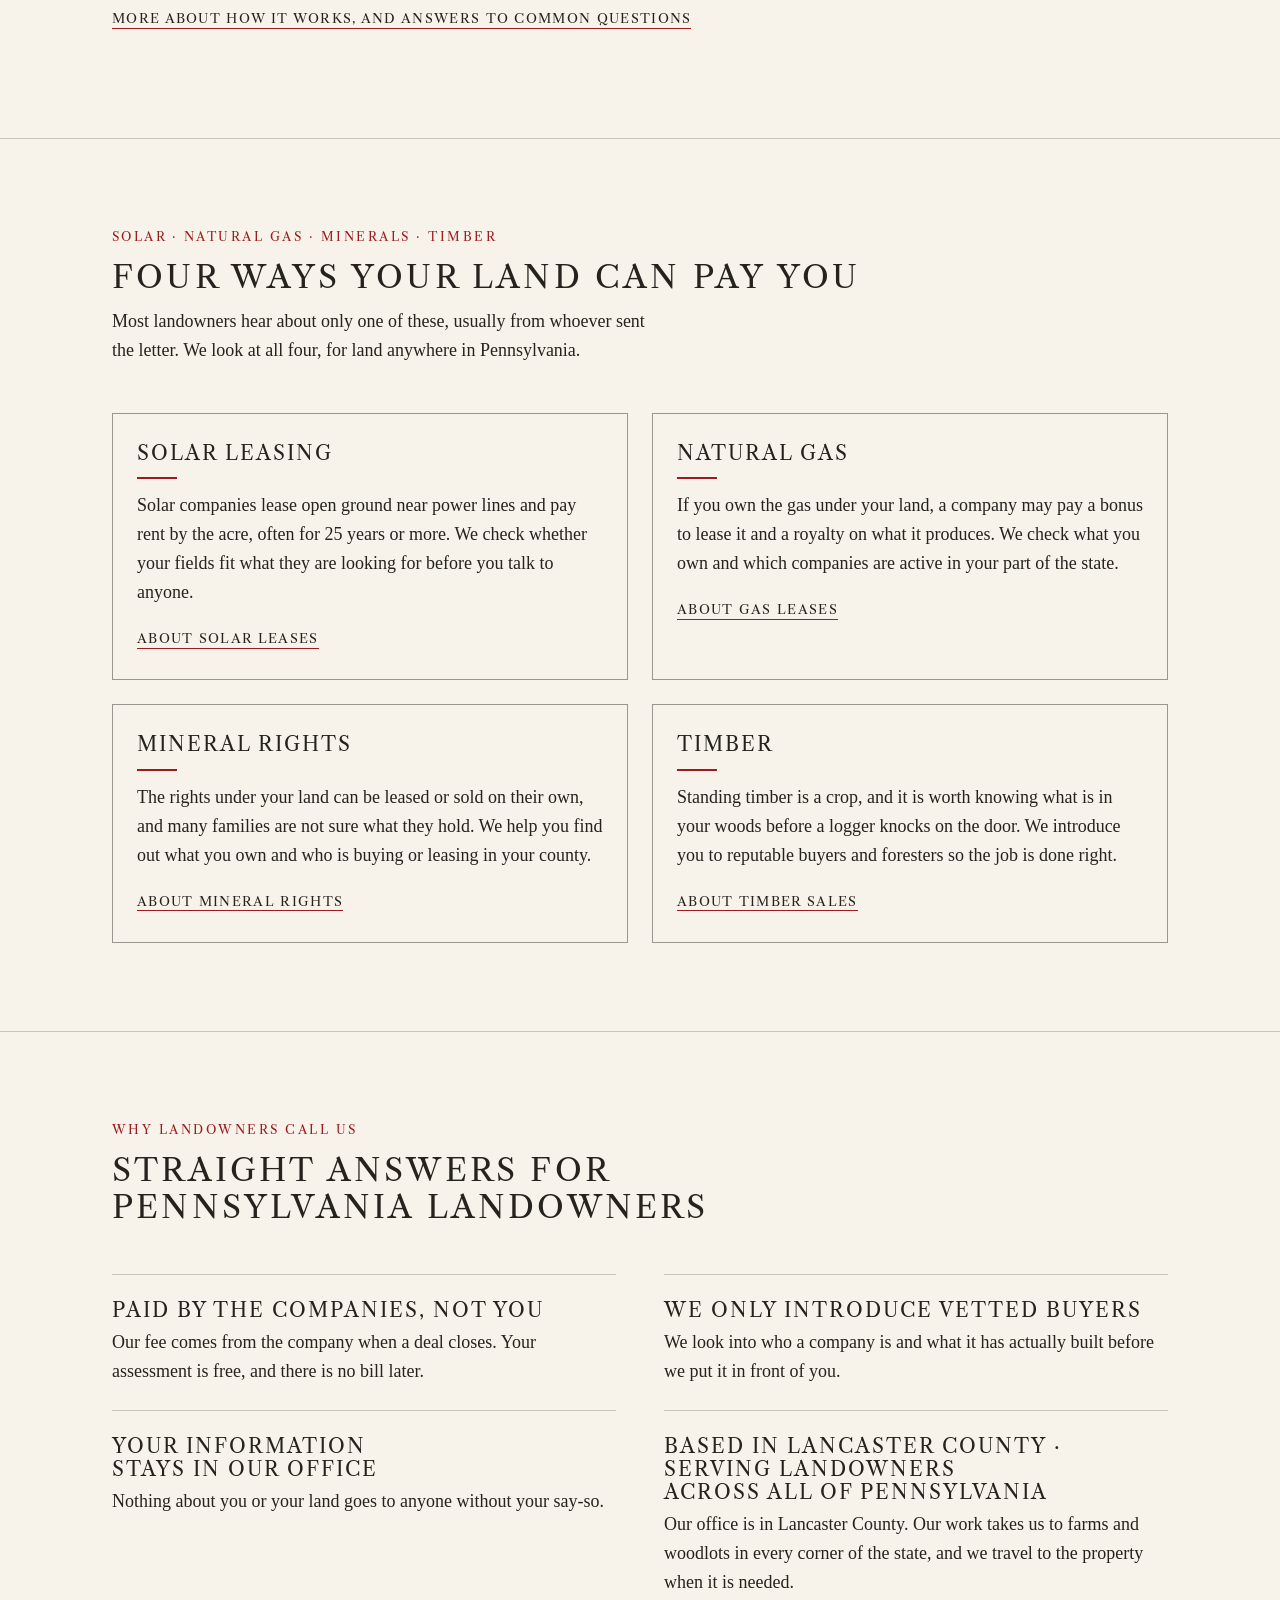
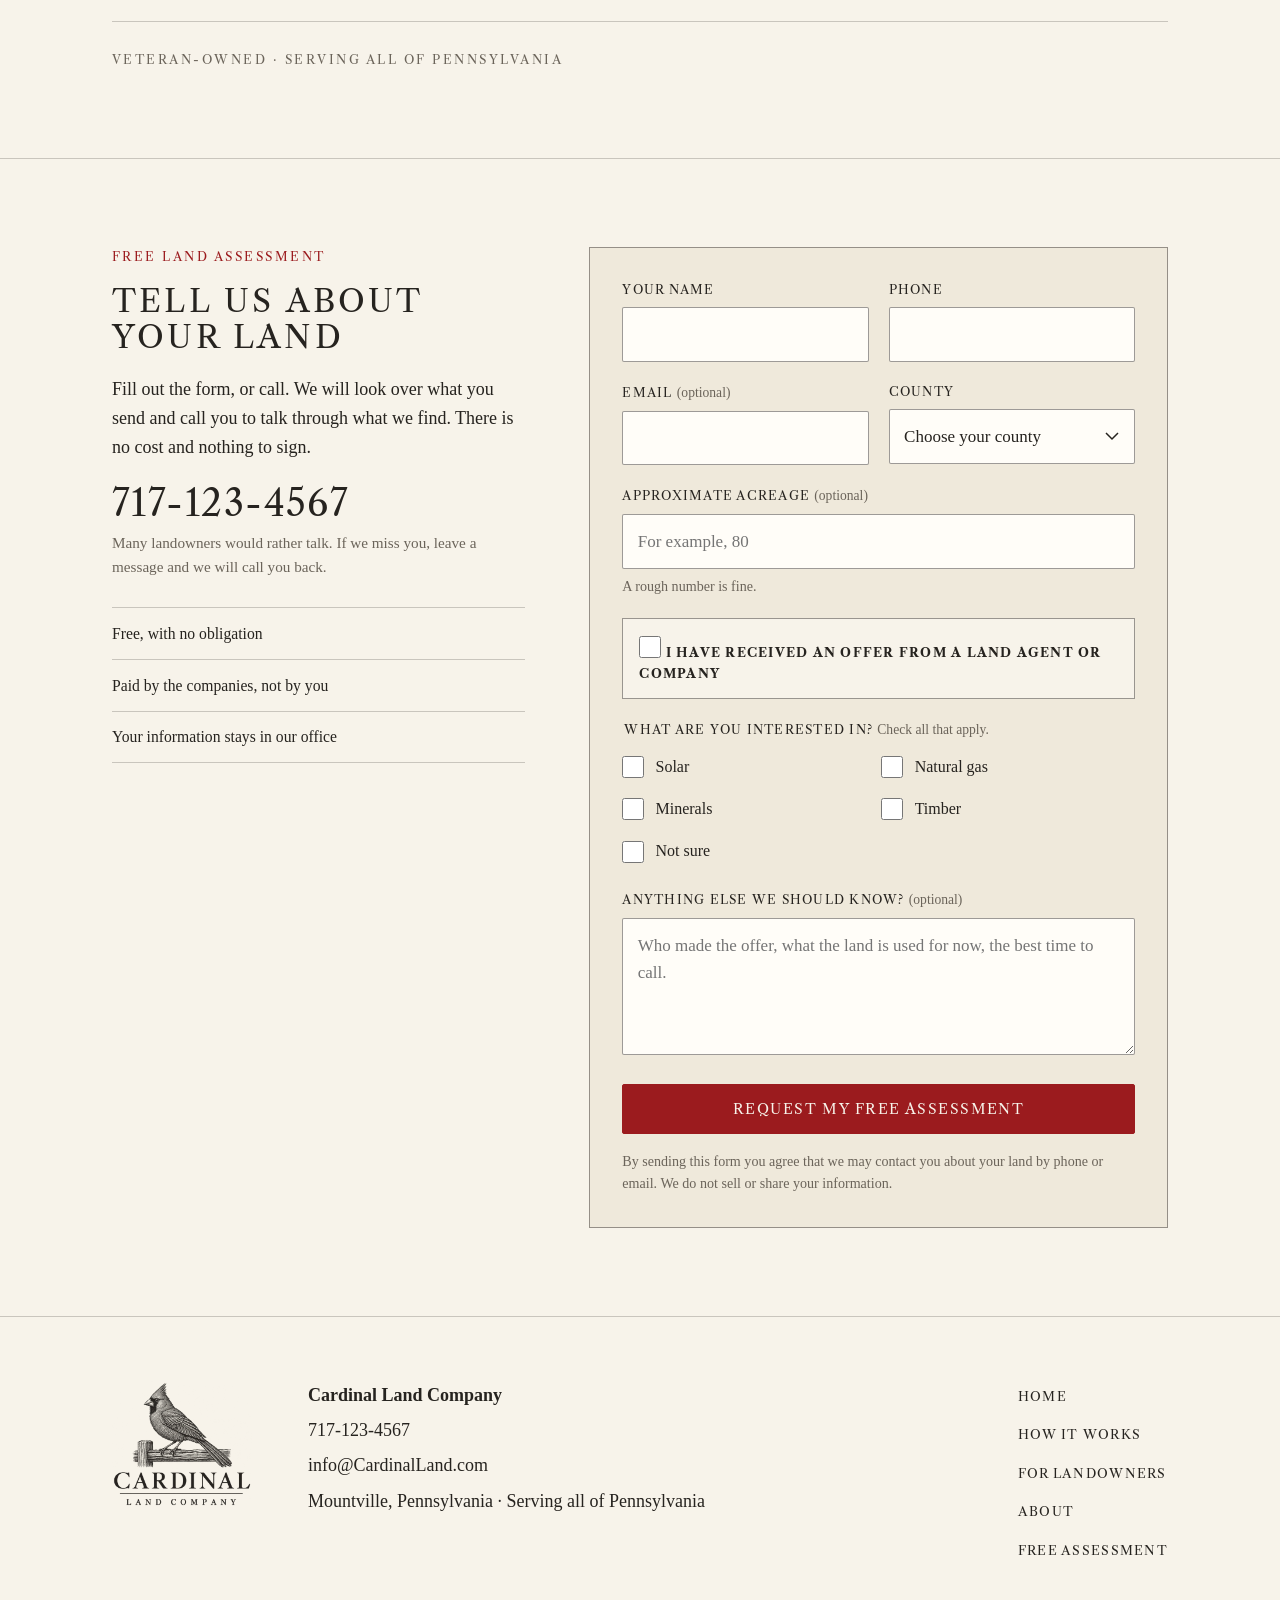
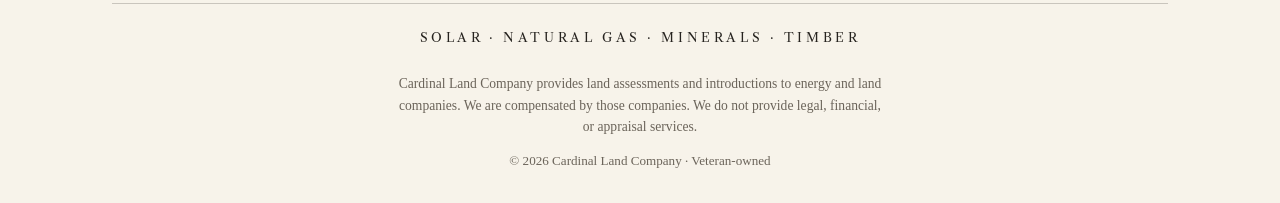
==== commit 68ae340e: "Reposition statewide and switch to company contact points Statewide framing throughout the homepage " ====
--- a/index.html
+++ b/index.html
@@ -4,7 +4,7 @@
   <meta charset="utf-8">
   <meta name="viewport" content="width=device-width, initial-scale=1">
   <title>Know What Your Land Is Worth | Cardinal Land Company</title>
-  <meta name="description" content="Free, no-obligation land assessment for Pennsylvania landowners. Find out what your land is worth for solar, natural gas, minerals, and timber before you sign a lease offer. Lancaster County based, serving all of PA.">
+  <meta name="description" content="Free land assessment for Pennsylvania landowners. Solar land lease, natural gas, mineral rights, timber: know what your land is worth before you sign anything.">
   <link rel="canonical" href="https://cardinalland.com/">
 
   <meta property="og:type" content="website">
@@ -35,9 +35,9 @@
     "url": "https://cardinalland.com/",
     "logo": "https://cardinalland.com/assets/logo-red-lockup.png",
     "image": "https://cardinalland.com/assets/og-image.png",
-    "description": "Land brokerage connecting rural Pennsylvania landowners with vetted solar, natural gas, mineral, and timber companies. Free land assessments; compensated by the companies, not the landowner.",
-    "telephone": "+1-717-715-4262",
-    "email": "Joe.Lesher@CardinalLand.com",
+    "description": "Land brokerage serving landowners across all of Pennsylvania. Free land assessments for solar land leases, natural gas, mineral rights, and timber, with introductions to vetted energy and land companies. Compensated by the companies, not the landowner.",
+    "telephone": "717-123-4567",
+    "email": "info@CardinalLand.com",
     "address": {
       "@type": "PostalAddress",
       "addressLocality": "Mountville",
@@ -65,14 +65,14 @@
           <img src="assets/logo-red-lockup.png" alt="Cardinal Land Company" width="480" height="431" fetchpriority="high" decoding="async">
         </picture>
       </a>
-      <a class="header-phone" href="tel:+17177154262">Call<span class="num"> 717-715-4262</span></a>
+      <a class="header-phone" href="tel:717-123-4567">Call<span class="num"> 717-123-4567</span></a>
       <nav class="site-nav" id="site-nav" aria-label="Main">
         <ul>
           <li><a href="index.html" aria-current="page">Home</a></li>
           <li><a href="how-it-works.html">How It Works</a></li>
           <li><a href="landowners.html">For Landowners</a></li>
           <li><a href="about.html">About</a></li>
-          <li class="nav-phone"><a href="tel:+17177154262">717-715-4262</a></li>
+          <li class="nav-phone"><a href="tel:717-123-4567">717-123-4567</a></li>
         </ul>
       </nav>
     </div>
@@ -83,13 +83,13 @@
     <!-- Hero -->
     <section class="hero">
       <div class="container">
-        <p class="eyebrow">Pennsylvania land brokerage &middot; Lancaster County</p>
+        <p class="eyebrow">Pennsylvania land brokerage &middot; Serving landowners statewide</p>
         <h1>Know what your land is worth.</h1>
         <hr class="rule-red center" aria-hidden="true">
         <p class="lede">One free assessment. Every way your Pennsylvania land can pay you &mdash; solar, natural gas, minerals, and timber &mdash; before you sign anything.</p>
         <div class="hero-actions">
           <a class="btn btn-primary" href="#assessment">Request a Free Land Assessment</a>
-          <p class="hero-phone">Or call Joe at <a href="tel:+17177154262">717-715-4262</a></p>
+          <p class="hero-phone">Or call <a href="tel:717-123-4567">717-123-4567</a></p>
         </div>
       </div>
     </section>
@@ -139,7 +139,7 @@
         <div class="section-head">
           <p class="eyebrow">Solar &middot; Natural gas &middot; Minerals &middot; Timber</p>
           <h2 id="uses-title">Four ways your land can pay you</h2>
-          <p class="measure">Most landowners hear about only one of these, usually from whoever sent the letter. We look at all four.</p>
+          <p class="measure">Most landowners hear about only one of these, usually from whoever sent the letter. We look at all four, for land anywhere in Pennsylvania.</p>
         </div>
         <ul class="cards">
           <li class="card">
@@ -149,12 +149,12 @@
           </li>
           <li class="card">
             <h3>Natural Gas</h3>
-            <p>If you own the gas under your land, a company may pay a bonus to lease it and a royalty on what it produces. We check what you own and who is active near you.</p>
+            <p>If you own the gas under your land, a company may pay a bonus to lease it and a royalty on what it produces. We check what you own and which companies are active in your part of the state.</p>
             <a class="text-link" href="landowners.html#natural-gas">About gas leases</a>
           </li>
           <li class="card">
             <h3>Mineral Rights</h3>
-            <p>The rights under your land can be leased or sold on their own, and many families are not sure what they hold. We help you find out what you own and who is buying or leasing in your area.</p>
+            <p>The rights under your land can be leased or sold on their own, and many families are not sure what they hold. We help you find out what you own and who is buying or leasing in your county.</p>
             <a class="text-link" href="landowners.html#minerals">About mineral rights</a>
           </li>
           <li class="card">
@@ -171,7 +171,7 @@
       <div class="container">
         <div class="section-head">
           <p class="eyebrow">Why landowners call us</p>
-          <h2 id="why-title">Straight answers from a local firm</h2>
+          <h2 id="why-title">Straight answers for Pennsylvania landowners</h2>
         </div>
         <ul class="trust">
           <li>
@@ -187,11 +187,11 @@
             <p>Nothing about you or your land goes to anyone without your say-so.</p>
           </li>
           <li>
-            <h3>Lancaster County based, serving all of Pennsylvania</h3>
-            <p>We are in Mountville. We work with landowners in every county of the state, and we know the ground.</p>
+            <h3>Based in Lancaster County&nbsp;&middot; Serving landowners across all of Pennsylvania</h3>
+            <p>Our office is in Lancaster County. Our work takes us to farms and woodlots in every corner of the state, and we travel to the property when it is needed.</p>
           </li>
         </ul>
-        <p class="quiet">Veteran-owned &middot; Mountville, Pennsylvania</p>
+        <p class="quiet">Veteran-owned &middot; Serving all of Pennsylvania</p>
       </div>
     </section>
 
@@ -201,8 +201,8 @@
         <div class="form-aside">
           <p class="eyebrow">Free land assessment</p>
           <h2 id="assessment-title">Tell us about your land</h2>
-          <p>Fill out the form, or call. Joe will look over what you send and call you to talk through what he finds. There is no cost and nothing to sign.</p>
-          <p class="big-phone"><a href="tel:+17177154262">717-715-4262</a></p>
+          <p>Fill out the form, or call. We will look over what you send and call you to talk through what we find. There is no cost and nothing to sign.</p>
+          <p class="big-phone"><a href="tel:717-123-4567">717-123-4567</a></p>
           <p class="phone-note">Many landowners would rather talk. If we miss you, leave a message and we will call you back.</p>
           <ul class="assurances">
             <li>Free, with no obligation</li>
@@ -214,7 +214,7 @@
         <div id="form-wrap">
           <!-- TODO: Replace YOUR_FORM_ID with your Formspree form ID (https://formspree.io).
                Create a form in Formspree, copy its endpoint, and paste it into the action below.
-               Set the notification address in Formspree to Joe.Lesher@CardinalLand.com. -->
+               Set the notification address in Formspree to info@CardinalLand.com. -->
           <form class="form" id="assessment-form" action="https://formspree.io/f/YOUR_FORM_ID" method="POST">
             <input type="hidden" name="_subject" value="New land assessment request from CardinalLand.com">
             <p class="honeypot" aria-hidden="true">
@@ -364,10 +364,10 @@
           </picture>
         </div>
         <div class="footer-contact">
-          <p><strong>Joe Lesher</strong>, Principal</p>
-          <p><a href="tel:+17177154262">717-715-4262</a></p>
-          <p><a href="mailto:Joe.Lesher@CardinalLand.com">Joe.Lesher@CardinalLand.com</a></p>
-          <p>Mountville, Pennsylvania</p>
+          <p><strong>Cardinal Land Company</strong></p>
+          <p><a href="tel:717-123-4567">717-123-4567</a></p>
+          <p><a href="mailto:info@CardinalLand.com">info@CardinalLand.com</a></p>
+          <p>Mountville, Pennsylvania&nbsp;&middot; Serving all of Pennsylvania</p>
         </div>
         <nav class="footer-nav" aria-label="Footer">
           <ul>
@@ -381,12 +381,12 @@
       </div>
       <p class="service-line">Solar &middot; Natural Gas &middot; Minerals &middot; Timber</p>
       <p class="disclaimer">Cardinal Land Company provides land assessments and introductions to energy and land companies. We are compensated by those companies. We do not provide legal, financial, or appraisal services.</p>
-      <p class="copyright">&copy; 2026 Cardinal Land Company &middot; Veteran-owned &middot; Mountville, Pennsylvania</p>
+      <p class="copyright">&copy; 2026 Cardinal Land Company &middot; Veteran-owned</p>
     </div>
   </footer>
 
   <nav class="mobile-bar" aria-label="Quick contact">
-    <a class="btn" href="tel:+17177154262">Call 717-715-4262</a>
+    <a class="btn" href="tel:717-123-4567">Call 717-123-4567</a>
     <a class="btn btn-primary" href="#assessment">Free Assessment</a>
   </nav>
 
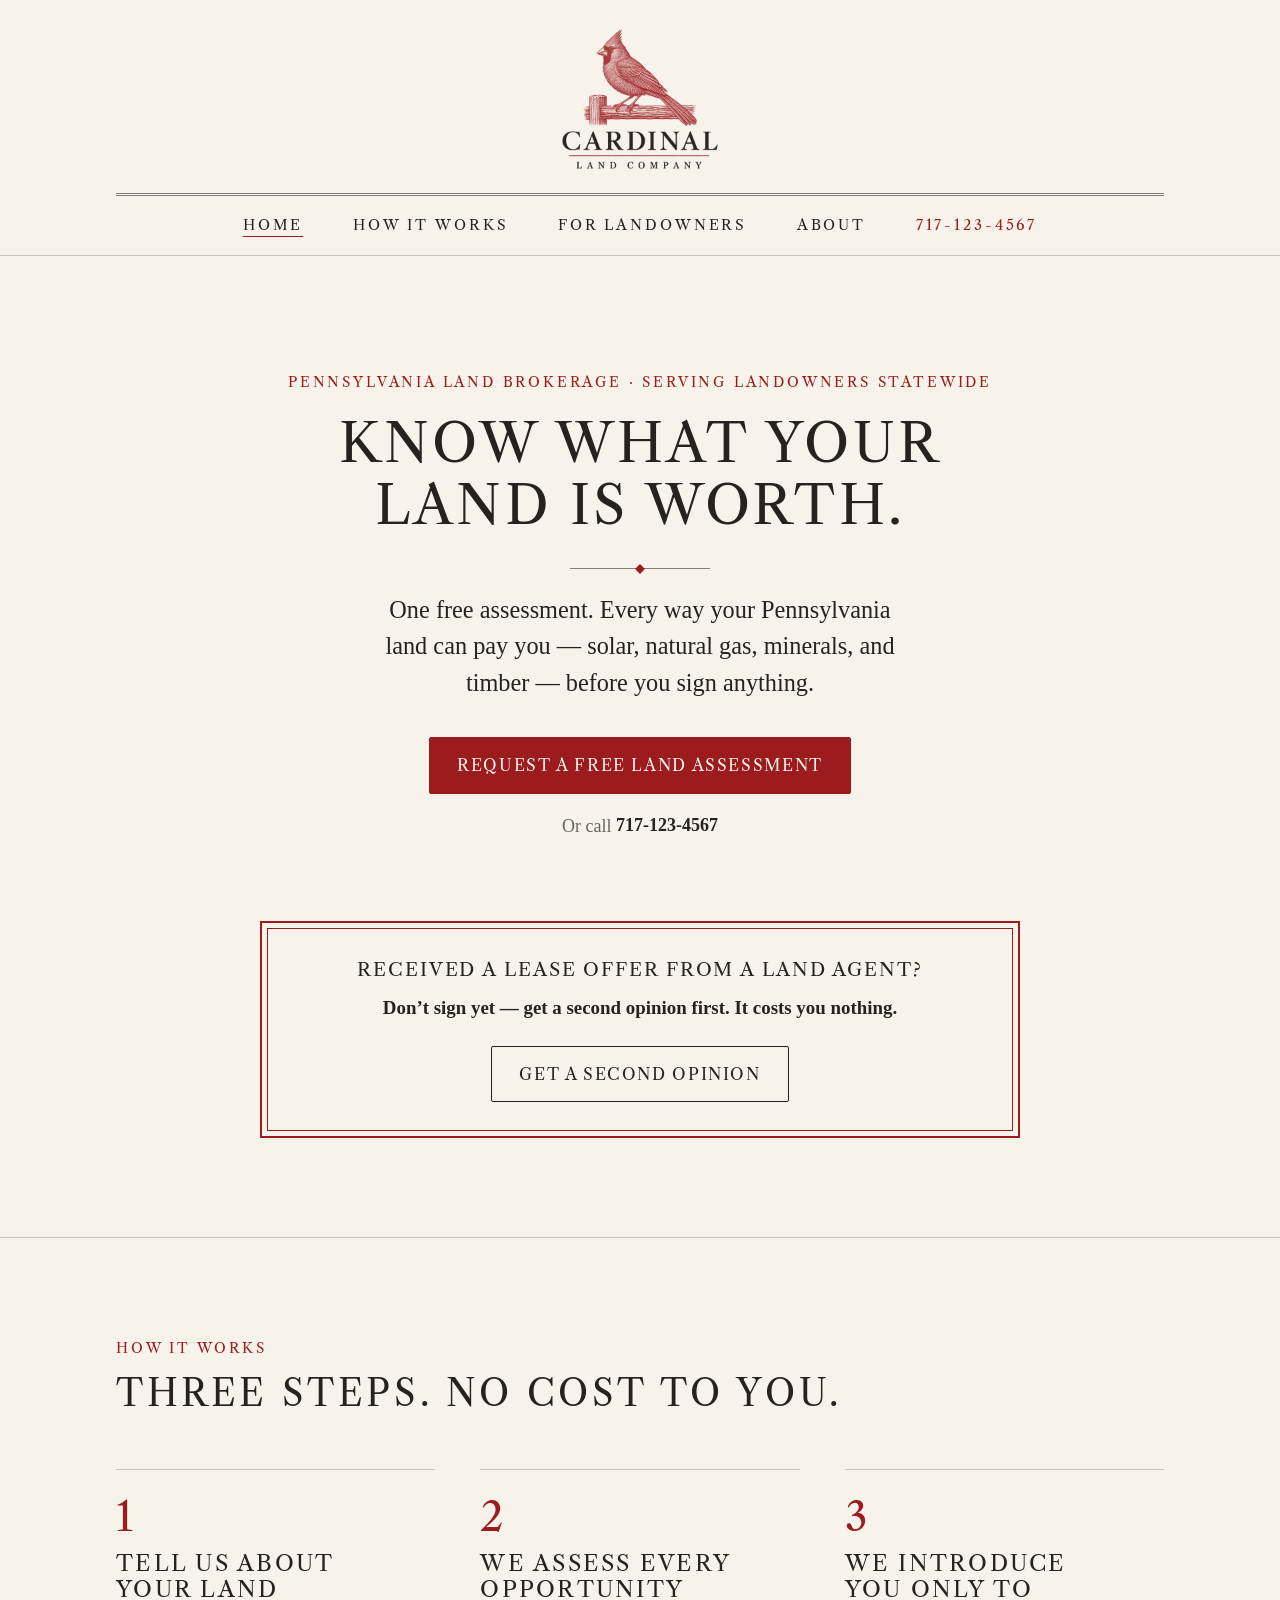
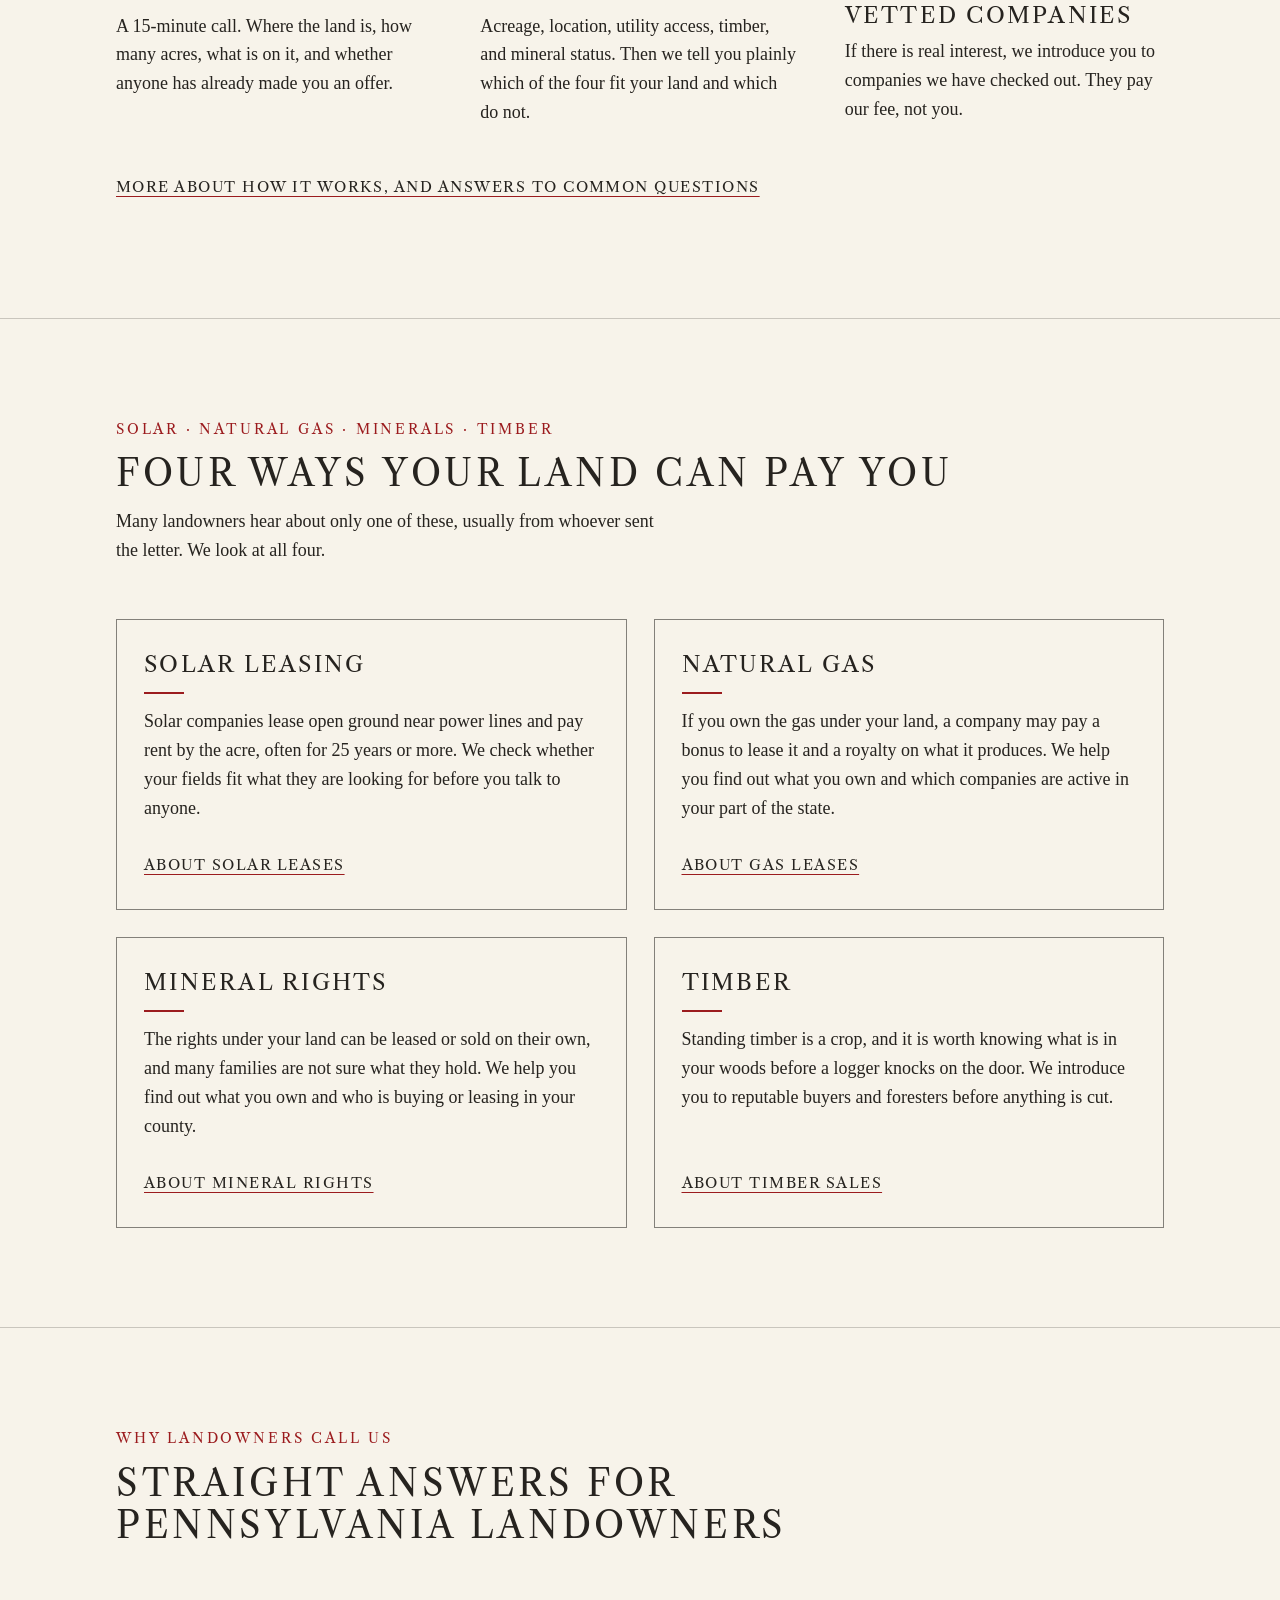
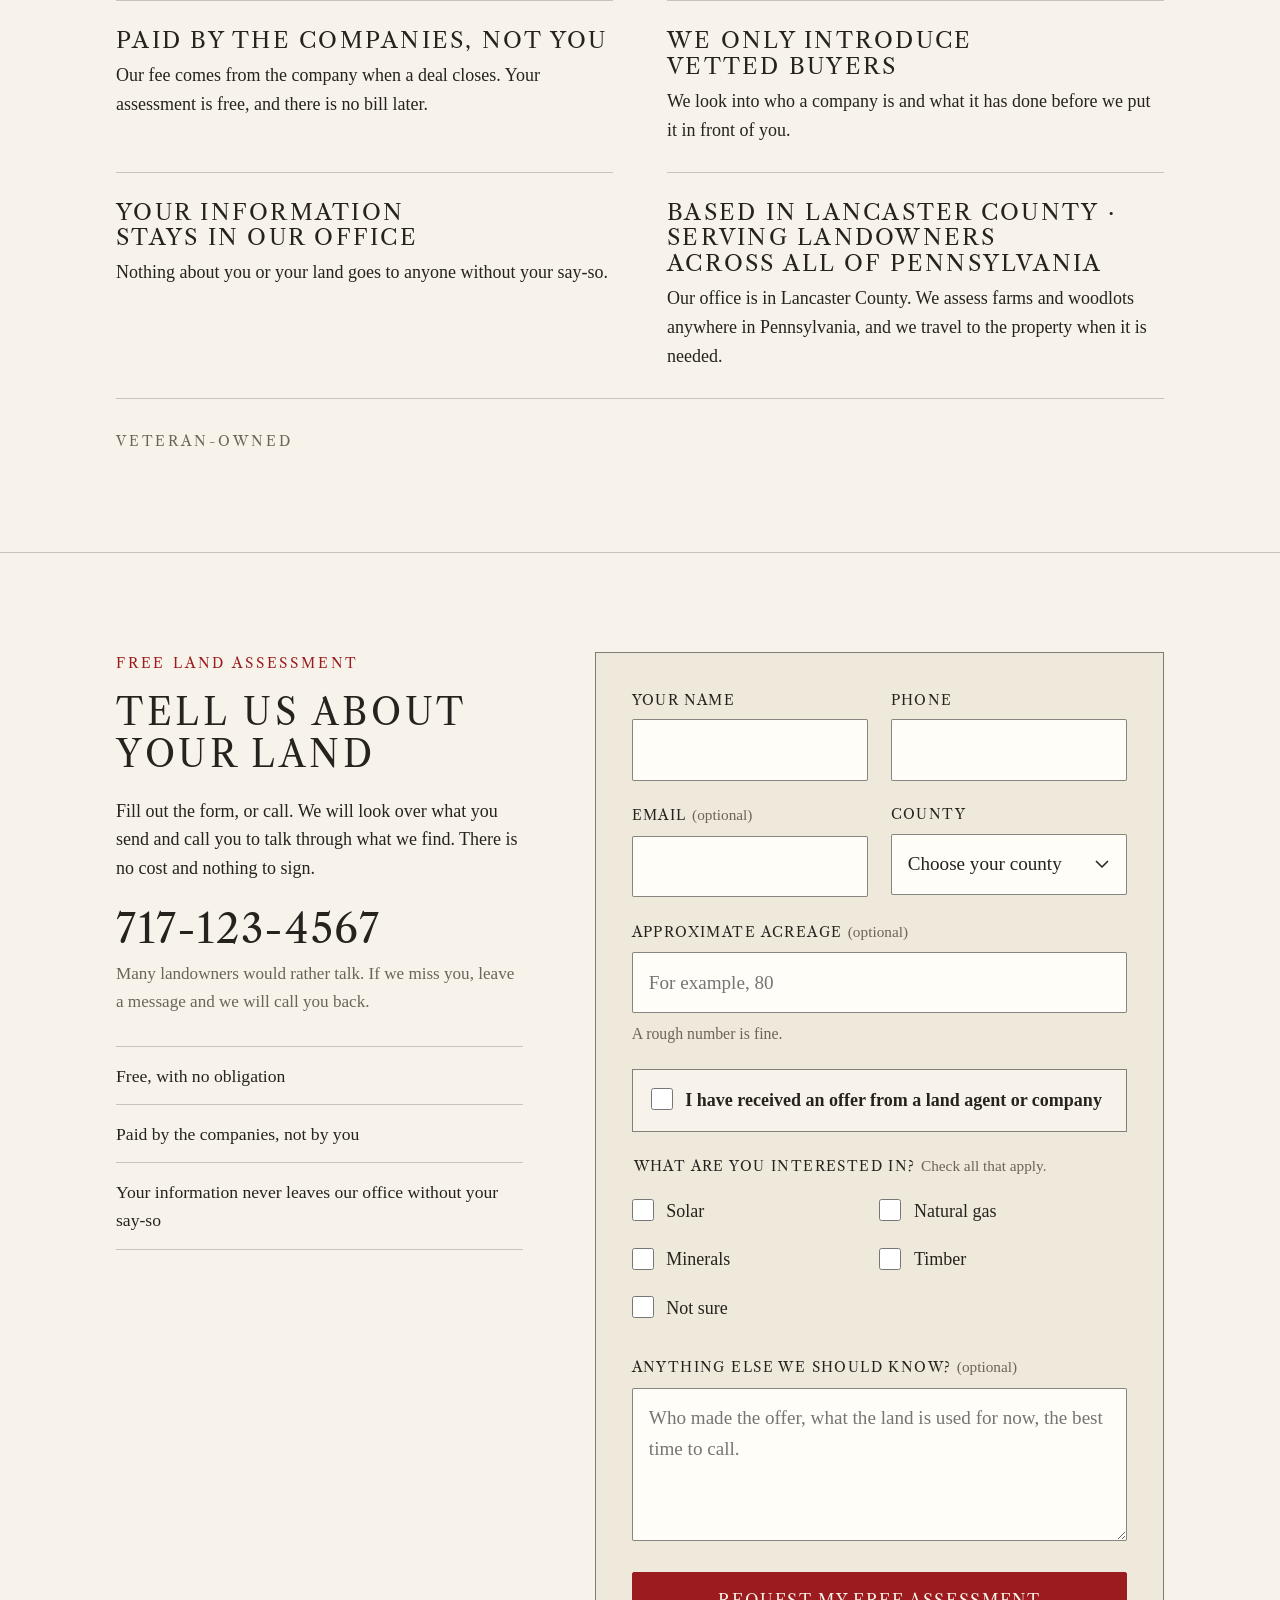
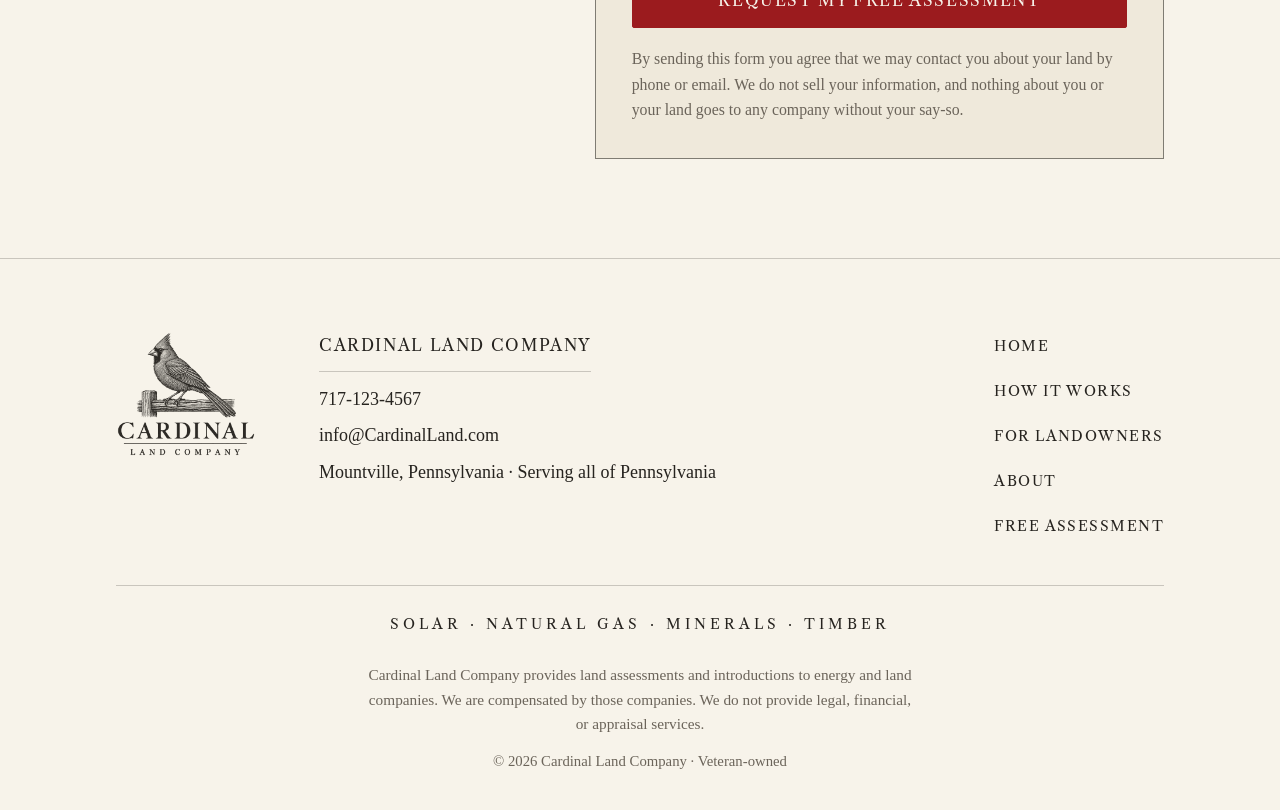
==== commit ced57373: "Apply foundation review fixes Scale rem sizes from the 17/18px root, fix the offer checkbox label sp" ====
--- a/index.html
+++ b/index.html
@@ -3,7 +3,7 @@
 <head>
   <meta charset="utf-8">
   <meta name="viewport" content="width=device-width, initial-scale=1">
-  <title>Know What Your Land Is Worth | Cardinal Land Company</title>
+  <title>Know What Your PA Land Is Worth | Cardinal Land Company</title>
   <meta name="description" content="Free land assessment for Pennsylvania landowners. Solar land lease, natural gas, mineral rights, timber: know what your land is worth before you sign anything.">
   <link rel="canonical" href="https://cardinalland.com/">
 
@@ -26,6 +26,7 @@
 
   <link rel="preload" href="assets/fonts/libre-caslon-text-regular.woff2" as="font" type="font/woff2" crossorigin>
   <link rel="stylesheet" href="styles.css">
+  <noscript><style>.site-nav { display: block; } .nav-toggle { display: none; }</style></noscript>
 
   <script type="application/ld+json">
   {
@@ -45,7 +46,6 @@
       "addressCountry": "US"
     },
     "areaServed": { "@type": "State", "name": "Pennsylvania" },
-    "founder": { "@type": "Person", "name": "Joe Lesher", "jobTitle": "Principal" },
     "knowsAbout": ["Solar leasing", "Natural gas leasing", "Mineral rights", "Timber sales"]
   }
   </script>
@@ -60,10 +60,7 @@
         <span class="nav-toggle-label">Menu</span>
       </button>
       <a class="brand" href="index.html" aria-label="Cardinal Land Company, home">
-        <picture>
-          <source srcset="assets/logo-red-lockup.webp" type="image/webp">
-          <img src="assets/logo-red-lockup.png" alt="Cardinal Land Company" width="480" height="431" fetchpriority="high" decoding="async">
-        </picture>
+        <img src="assets/logo-red-lockup.png" alt="Cardinal Land Company" width="480" height="431" fetchpriority="high" decoding="async">
       </a>
       <a class="header-phone" href="tel:717-123-4567">Call<span class="num"> 717-123-4567</span></a>
       <nav class="site-nav" id="site-nav" aria-label="Main">
@@ -83,7 +80,7 @@
     <!-- Hero -->
     <section class="hero">
       <div class="container">
-        <p class="eyebrow">Pennsylvania land brokerage &middot; Serving landowners statewide</p>
+        <p class="eyebrow">Pennsylvania land brokerage<span class="sep">&nbsp;&middot; </span><span class="sep-tail">Serving landowners statewide</span></p>
         <h1>Know what your land is worth.</h1>
         <hr class="rule-red center" aria-hidden="true">
         <p class="lede">One free assessment. Every way your Pennsylvania land can pay you &mdash; solar, natural gas, minerals, and timber &mdash; before you sign anything.</p>
@@ -100,7 +97,7 @@
         <aside class="callout">
           <p class="callout-title" id="callout-title">Received a lease offer from a land agent?</p>
           <p><strong>Don&rsquo;t sign yet &mdash; get a second opinion first. It costs you nothing.</strong></p>
-          <a class="btn" href="#offer" data-prefill-offer>Get a second opinion</a>
+          <a class="btn" href="#assessment" data-prefill-offer>Get a second opinion</a>
         </aside>
       </div>
     </section>
@@ -121,7 +118,7 @@
           <li class="step">
             <span class="step-num" aria-hidden="true">2</span>
             <h3>We assess every opportunity</h3>
-            <p>Acreage, location, utility access, timber, and mineral status. Then we tell you plainly what is worth pursuing and what is not.</p>
+            <p>Acreage, location, utility access, timber, and mineral status. Then we tell you plainly which of the four fit your land and which do not.</p>
           </li>
           <li class="step">
             <span class="step-num" aria-hidden="true">3</span>
@@ -137,9 +134,9 @@
     <section class="section" id="land-uses" aria-labelledby="uses-title">
       <div class="container">
         <div class="section-head">
-          <p class="eyebrow">Solar &middot; Natural gas &middot; Minerals &middot; Timber</p>
+          <p class="eyebrow">Solar&nbsp;&middot; Natural gas&nbsp;&middot; Minerals&nbsp;&middot; Timber</p>
           <h2 id="uses-title">Four ways your land can pay you</h2>
-          <p class="measure">Most landowners hear about only one of these, usually from whoever sent the letter. We look at all four, for land anywhere in Pennsylvania.</p>
+          <p class="measure">Many landowners hear about only one of these, usually from whoever sent the letter. We look at all four.</p>
         </div>
         <ul class="cards">
           <li class="card">
@@ -149,7 +146,7 @@
           </li>
           <li class="card">
             <h3>Natural Gas</h3>
-            <p>If you own the gas under your land, a company may pay a bonus to lease it and a royalty on what it produces. We check what you own and which companies are active in your part of the state.</p>
+            <p>If you own the gas under your land, a company may pay a bonus to lease it and a royalty on what it produces. We help you find out what you own and which companies are active in your part of the state.</p>
             <a class="text-link" href="landowners.html#natural-gas">About gas leases</a>
           </li>
           <li class="card">
@@ -159,7 +156,7 @@
           </li>
           <li class="card">
             <h3>Timber</h3>
-            <p>Standing timber is a crop, and it is worth knowing what is in your woods before a logger knocks on the door. We introduce you to reputable buyers and foresters so the job is done right.</p>
+            <p>Standing timber is a crop, and it is worth knowing what is in your woods before a logger knocks on the door. We introduce you to reputable buyers and foresters before anything is cut.</p>
             <a class="text-link" href="landowners.html#timber">About timber sales</a>
           </li>
         </ul>
@@ -180,24 +177,24 @@
           </li>
           <li>
             <h3>We only introduce vetted buyers</h3>
-            <p>We look into who a company is and what it has actually built before we put it in front of you.</p>
+            <p>We look into who a company is and what it has done before we put it in front of you.</p>
           </li>
           <li>
             <h3>Your information stays in our office</h3>
             <p>Nothing about you or your land goes to anyone without your say-so.</p>
           </li>
           <li>
-            <h3>Based in Lancaster County&nbsp;&middot; Serving landowners across all of Pennsylvania</h3>
-            <p>Our office is in Lancaster County. Our work takes us to farms and woodlots in every corner of the state, and we travel to the property when it is needed.</p>
+            <h3>Based in Lancaster County<span class="sep">&nbsp;&middot; </span><span class="sep-tail">Serving landowners across all of Pennsylvania</span></h3>
+            <p>Our office is in Lancaster County. We assess farms and woodlots anywhere in Pennsylvania, and we travel to the property when it is needed.</p>
           </li>
         </ul>
-        <p class="quiet">Veteran-owned &middot; Serving all of Pennsylvania</p>
+        <p class="quiet">Veteran-owned</p>
       </div>
     </section>
 
     <!-- Assessment request -->
     <section class="section" id="assessment" aria-labelledby="assessment-title">
-      <div class="container form-grid">
+      <div class="container form-grid" id="offer">
         <div class="form-aside">
           <p class="eyebrow">Free land assessment</p>
           <h2 id="assessment-title">Tell us about your land</h2>
@@ -207,7 +204,7 @@
           <ul class="assurances">
             <li>Free, with no obligation</li>
             <li>Paid by the companies, not by you</li>
-            <li>Your information stays in our office</li>
+            <li>Your information never leaves our office without your say-so</li>
           </ul>
         </div>
 
@@ -317,11 +314,11 @@
 
             <div class="field">
               <label for="acreage">Approximate acreage <span class="optional">(optional)</span></label>
-              <input class="input" type="number" id="acreage" name="acreage" inputmode="numeric" min="0" step="1" placeholder="For example, 80" aria-describedby="acreage-hint">
+              <input class="input" type="text" id="acreage" name="acreage" inputmode="decimal" autocomplete="off" placeholder="For example, 80" aria-describedby="acreage-hint">
               <span class="hint" id="acreage-hint">A rough number is fine.</span>
             </div>
 
-            <div class="field" id="offer">
+            <div class="field">
               <label class="check check-offer">
                 <input type="checkbox" id="received-offer" name="received_offer" value="Yes">
                 <span>I have received an offer from a land agent or company</span>
@@ -346,7 +343,7 @@
 
             <button class="btn btn-primary btn-block" type="submit">Request My Free Assessment</button>
             <p class="form-status" id="form-status" role="status" aria-live="polite"></p>
-            <p class="form-footnote">By sending this form you agree that we may contact you about your land by phone or email. We do not sell or share your information.</p>
+            <p class="form-footnote">By sending this form you agree that we may contact you about your land by phone or email. We do not sell your information, and nothing about you or your land goes to any company without your say-so.</p>
           </form>
         </div>
       </div>
@@ -358,16 +355,13 @@
     <div class="container">
       <div class="footer-grid">
         <div class="footer-brand">
-          <picture>
-            <source srcset="assets/logo-charcoal-lockup.webp" type="image/webp">
-            <img src="assets/logo-charcoal-lockup.png" alt="Cardinal Land Company" width="480" height="431" loading="lazy" decoding="async">
-          </picture>
+          <img src="assets/logo-charcoal-lockup.png" alt="Cardinal Land Company" width="480" height="431" loading="lazy" decoding="async">
         </div>
         <div class="footer-contact">
           <p><strong>Cardinal Land Company</strong></p>
           <p><a href="tel:717-123-4567">717-123-4567</a></p>
           <p><a href="mailto:info@CardinalLand.com">info@CardinalLand.com</a></p>
-          <p>Mountville, Pennsylvania&nbsp;&middot; Serving all of Pennsylvania</p>
+          <p>Mountville, Pennsylvania&nbsp;&middot; <span class="nowrap">Serving all of Pennsylvania</span></p>
         </div>
         <nav class="footer-nav" aria-label="Footer">
           <ul>
@@ -379,7 +373,7 @@
           </ul>
         </nav>
       </div>
-      <p class="service-line">Solar &middot; Natural Gas &middot; Minerals &middot; Timber</p>
+      <p class="service-line">Solar&nbsp;&middot; Natural Gas&nbsp;&middot; Minerals&nbsp;&middot; Timber</p>
       <p class="disclaimer">Cardinal Land Company provides land assessments and introductions to energy and land companies. We are compensated by those companies. We do not provide legal, financial, or appraisal services.</p>
       <p class="copyright">&copy; 2026 Cardinal Land Company &middot; Veteran-owned</p>
     </div>
--- a/styles.css
+++ b/styles.css
@@ -36,7 +36,7 @@
   --red-deep: #7A1417;
   --muted: #6B645A;
   --rule: rgba(38, 35, 31, 0.22);
-  --rule-mid: rgba(38, 35, 31, 0.45);
+  --rule-mid: rgba(38, 35, 31, 0.55);
 
   --font-display: "Libre Caslon Text", "Iowan Old Style", "Palatino Linotype", Palatino, Georgia, serif;
   --font-body: "Iowan Old Style", "Palatino Linotype", "Book Antiqua", Palatino, Georgia, "Times New Roman", serif;
@@ -64,6 +64,7 @@
 *, *::before, *::after { box-sizing: border-box; }
 
 html {
+  font-size: var(--text);
   -webkit-text-size-adjust: 100%;
   scroll-behavior: smooth;
 }
@@ -77,7 +78,7 @@
   background: var(--cream);
   color: var(--charcoal);
   font-family: var(--font-body);
-  font-size: var(--text);
+  font-size: 1rem;
   line-height: 1.6;
   -webkit-font-smoothing: antialiased;
   -moz-osx-font-smoothing: grayscale;
@@ -189,16 +190,35 @@
   border: 0;
   margin: 1.25rem 0;
 }
-.rule-red.center { margin-inline: auto; }
+.rule-red.center {
+  position: relative;
+  margin-inline: auto;
+  width: 140px;
+  height: 1px;
+  background: var(--rule-mid);
+  overflow: visible;
+}
+.rule-red.center::after {
+  content: "";
+  position: absolute;
+  left: 50%;
+  top: 50%;
+  width: 7px;
+  height: 7px;
+  background: var(--red);
+  transform: translate(-50%, -50%) rotate(45deg);
+}
 
 .text-link {
   font-family: var(--font-display);
   text-transform: uppercase;
   letter-spacing: var(--track);
   font-size: 0.82rem;
-  text-decoration: none;
-  border-bottom: 1px solid var(--red);
-  padding-bottom: 0.15em;
+  text-decoration: underline;
+  text-decoration-color: var(--red);
+  text-decoration-thickness: 1px;
+  text-underline-offset: 0.3em;
+  padding-block: 0.75rem; /* enlarges the tap target without moving layout */
 }
 .text-link:hover { color: var(--red); }
 
@@ -225,7 +245,7 @@
 .btn:hover { background: var(--charcoal); color: var(--cream); }
 .btn-primary { background: var(--red); border-color: var(--red); color: var(--cream); }
 .btn-primary:hover { background: var(--red-deep); border-color: var(--red-deep); color: var(--cream); }
-.btn[disabled] { opacity: 0.6; cursor: default; }
+.btn[disabled] { background: var(--red-deep); border-color: var(--red-deep); color: var(--cream); cursor: progress; }
 .btn-block { display: block; width: 100%; }
 .btn-row { display: flex; flex-wrap: wrap; gap: 0.75rem 1rem; align-items: center; }
 .btn-row.center { justify-content: center; }
@@ -307,8 +327,17 @@
   white-space: nowrap;
 }
 .header-phone:hover { background: var(--red); color: var(--cream); }
-.header-phone .num { display: none; }
-@media (min-width: 480px) { .header-phone .num { display: inline; } }
+.header-phone .num {
+  position: absolute;
+  width: 1px;
+  height: 1px;
+  overflow: hidden;
+  clip: rect(0 0 0 0);
+  white-space: nowrap;
+}
+@media (min-width: 480px) {
+  .header-phone .num { position: static; width: auto; height: auto; overflow: visible; clip: auto; }
+}
 
 .site-nav {
   grid-column: 1 / -1;
@@ -328,7 +357,12 @@
   font-size: 0.9rem;
   text-decoration: none;
 }
-.site-nav a[aria-current="page"] { color: var(--red); }
+.site-nav a[aria-current="page"] {
+  text-decoration: underline;
+  text-decoration-color: var(--red);
+  text-decoration-thickness: 1px;
+  text-underline-offset: 0.45em;
+}
 .site-nav .nav-phone a { color: var(--red); }
 
 @media (min-width: 880px) {
@@ -345,6 +379,7 @@
     grid-column: 1;
     width: 100%;
     margin-top: 0.25rem;
+    border-top: 3px double var(--rule-mid);
   }
   .site-nav ul {
     display: flex;
@@ -468,9 +503,12 @@
   gap: 1.25rem;
 }
 .card {
+  display: flex;
+  flex-direction: column;
   border: 1px solid var(--rule-mid);
   padding: 1.75rem 1.5rem;
 }
+.card .text-link { margin-top: auto; align-self: flex-start; margin-bottom: -0.75rem; }
 .card h3 { margin-bottom: 0.75rem; }
 .card h3::after {
   content: "";
@@ -626,7 +664,7 @@
 @media (min-width: 560px) { .form { padding: 2rem; } }
 
 .field { margin-bottom: 1.25rem; }
-.field > label,
+.field > label:not(.check),
 .fieldset legend {
   display: block;
   font-family: var(--font-display);
@@ -668,7 +706,7 @@
 @media (min-width: 560px) { .form-row { grid-template-columns: 1fr 1fr; } }
 
 .fieldset { border: 0; padding: 0; margin: 0 0 1.25rem; min-width: 0; }
-.checks { display: grid; gap: 0.35rem; }
+.checks { display: grid; gap: 0; }
 @media (min-width: 480px) { .checks.cols { grid-template-columns: 1fr 1fr; } }
 .check {
   font-family: var(--font-body);
@@ -678,7 +716,7 @@
   display: flex;
   align-items: flex-start;
   gap: 0.7rem;
-  padding: 0.35rem 0;
+  padding: 0.55rem 0;
   font-size: 1rem;
   cursor: pointer;
 }
@@ -725,9 +763,23 @@
 }
 .footer-brand img { width: 140px; height: auto; }
 .footer-contact p { margin: 0 0 0.4rem; }
+.footer-contact p:first-child {
+  margin-bottom: 0.75rem;
+  padding-bottom: 0.6rem;
+  border-bottom: 1px solid var(--rule);
+  max-width: max-content;
+}
+.footer-contact p:first-child strong {
+  font-family: var(--font-display);
+  font-weight: 400;
+  text-transform: uppercase;
+  letter-spacing: var(--track);
+  font-size: 0.9rem;
+}
+.hero-phone a, .big-phone a, .footer-contact a, .footer-nav a { padding-block: 0.85rem; }
 .footer-contact a { text-decoration: none; }
 .footer-contact a:hover { text-decoration: underline; }
-.footer-nav ul { list-style: none; margin: 0; padding: 0; display: grid; gap: 0.6rem; }
+.footer-nav ul { list-style: none; margin: 0; padding: 0; display: grid; gap: 0.9rem; }
 .footer-nav a {
   font-family: var(--font-display);
   text-transform: uppercase;
@@ -774,9 +826,13 @@
   padding: 0.6rem var(--gutter) calc(0.6rem + env(safe-area-inset-bottom));
   background: var(--cream);
   border-top: 1px solid var(--rule);
-  transition: transform 0.2s ease;
-}
-.mobile-bar.is-hidden { transform: translateY(110%); }
+  transition: transform 0.2s ease, visibility 0s linear 0s;
+}
+.mobile-bar.is-hidden {
+  transform: translateY(110%);
+  visibility: hidden;
+  transition: transform 0.2s ease, visibility 0s linear 0.2s;
+}
 .mobile-bar .btn {
   padding: 0.85rem 0.4rem;
   font-size: 0.76rem;
@@ -790,6 +846,26 @@
 }
 
 /* --------------------------------------------------------------------------
+   Small helpers and narrow-phone adjustments
+   -------------------------------------------------------------------------- */
+.nowrap { white-space: nowrap; }
+@media (max-width: 767px) {
+  .trust h3 .sep { display: none; }
+  .trust h3 .sep-tail { display: block; }
+}
+@media (max-width: 639px) {
+  .hero .eyebrow .sep { display: none; }
+  .hero .eyebrow .sep-tail { display: block; }
+}
+@media (max-width: 359px) {
+  .header-inner { column-gap: 0.5rem; }
+  .nav-toggle, .header-phone { padding-inline: 0.6rem; }
+  .brand { width: 92px; }
+  .mobile-bar { gap: 0.5rem; padding-inline: 0.75rem; }
+  .mobile-bar .btn { font-size: 0.72rem; padding-inline: 0.3rem; }
+}
+
+/* --------------------------------------------------------------------------
    Print
    -------------------------------------------------------------------------- */
 @media print {
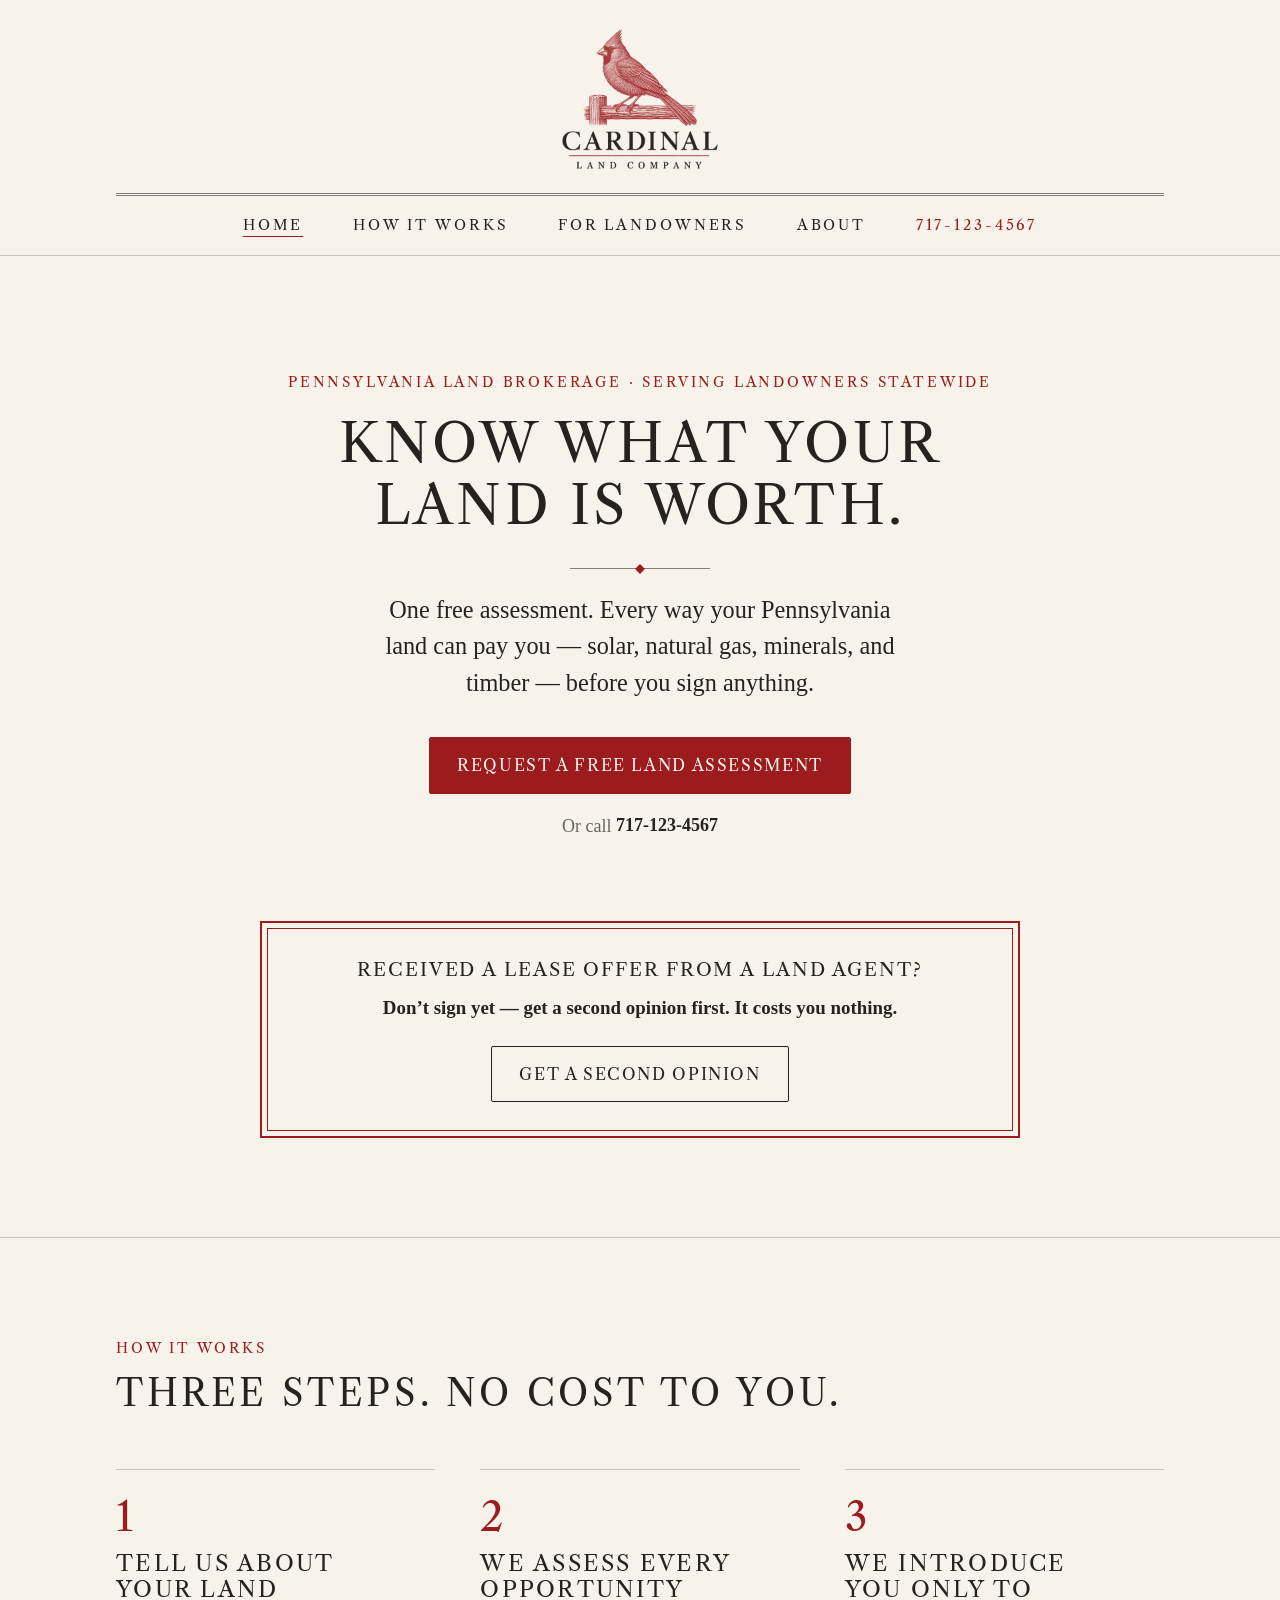
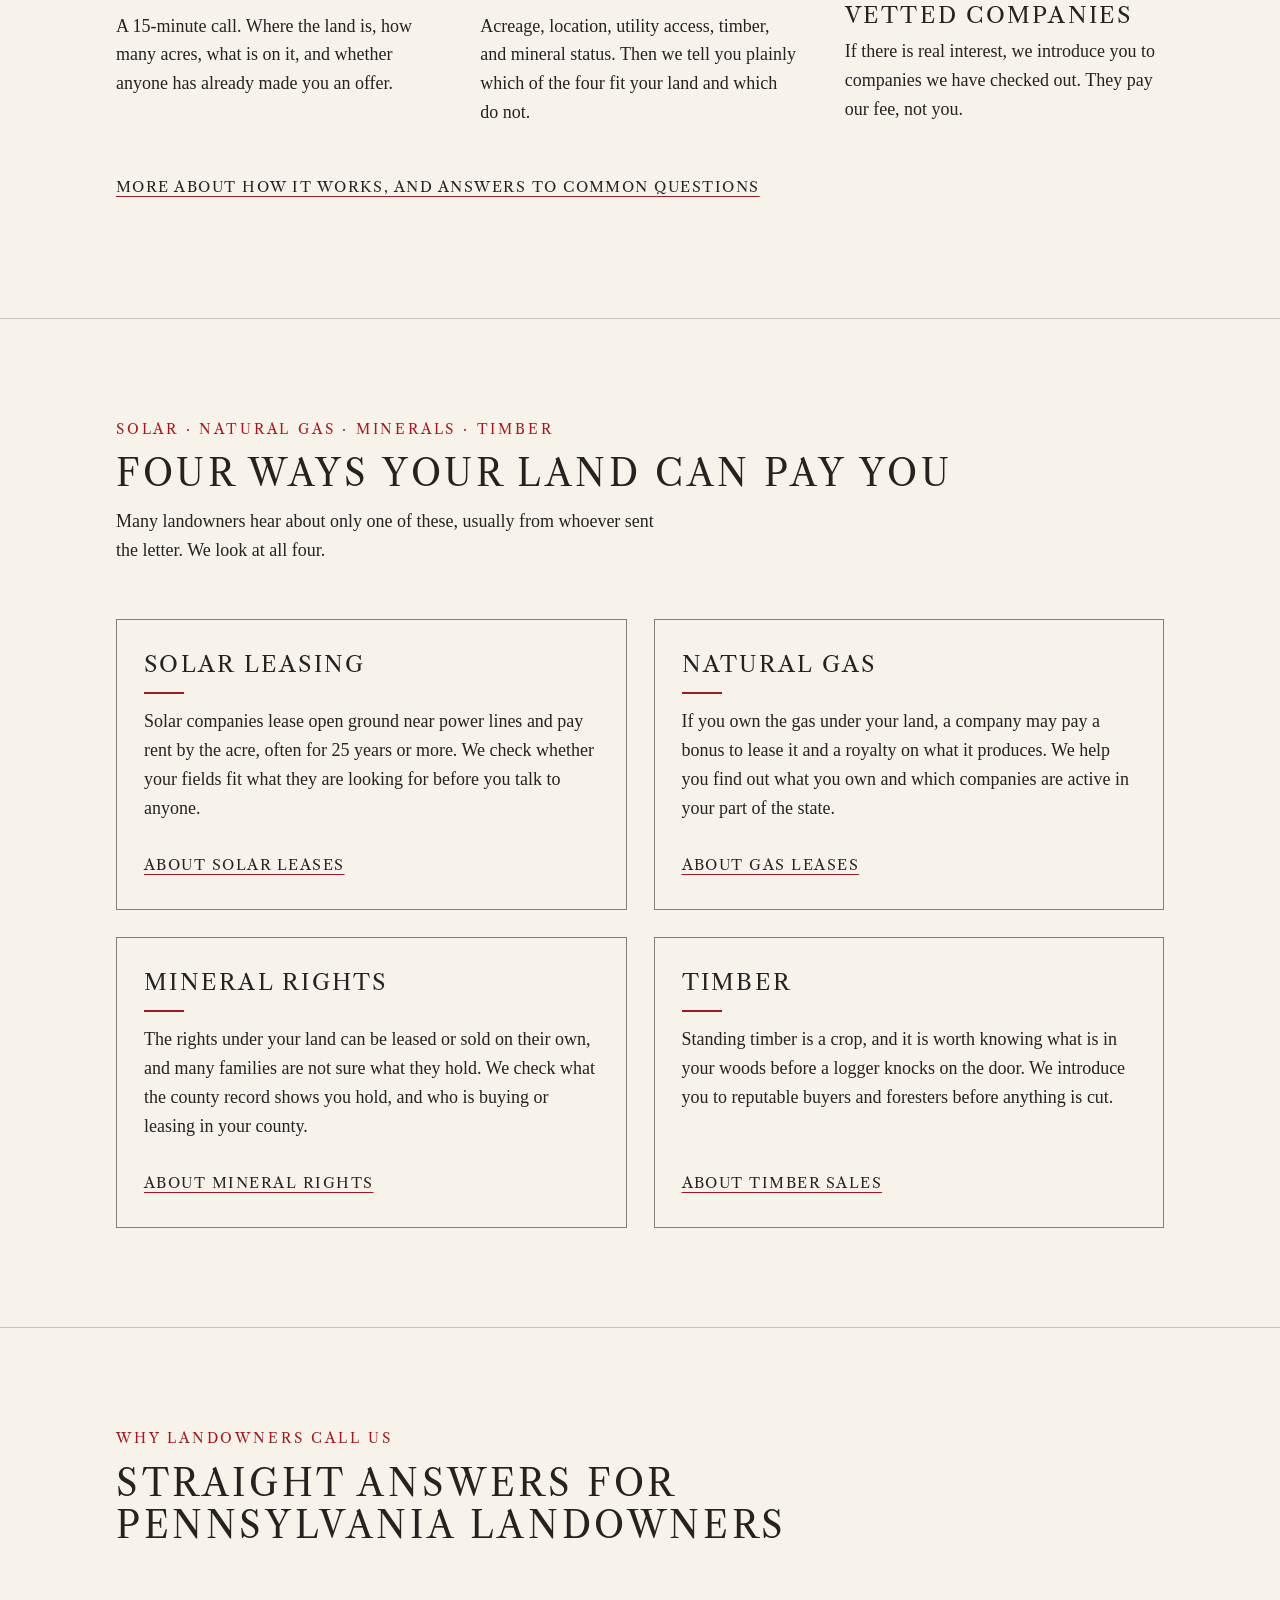
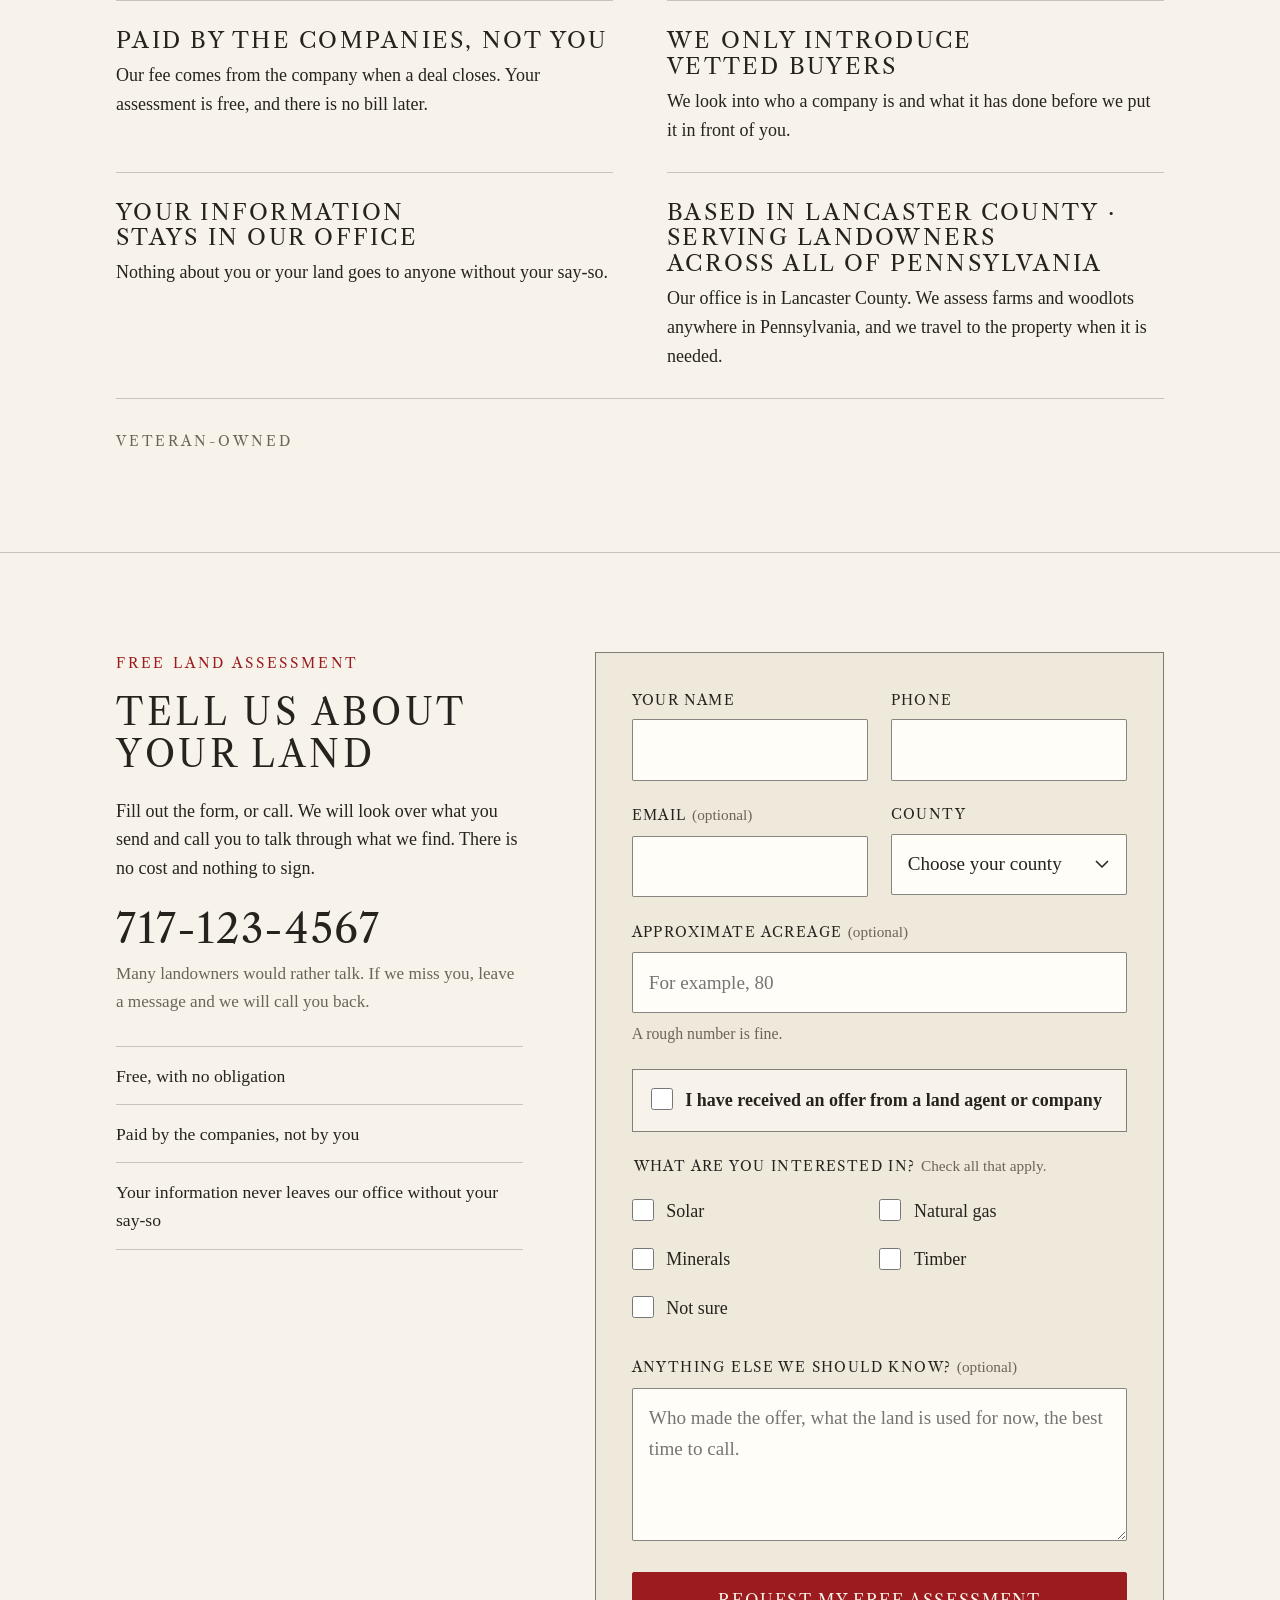
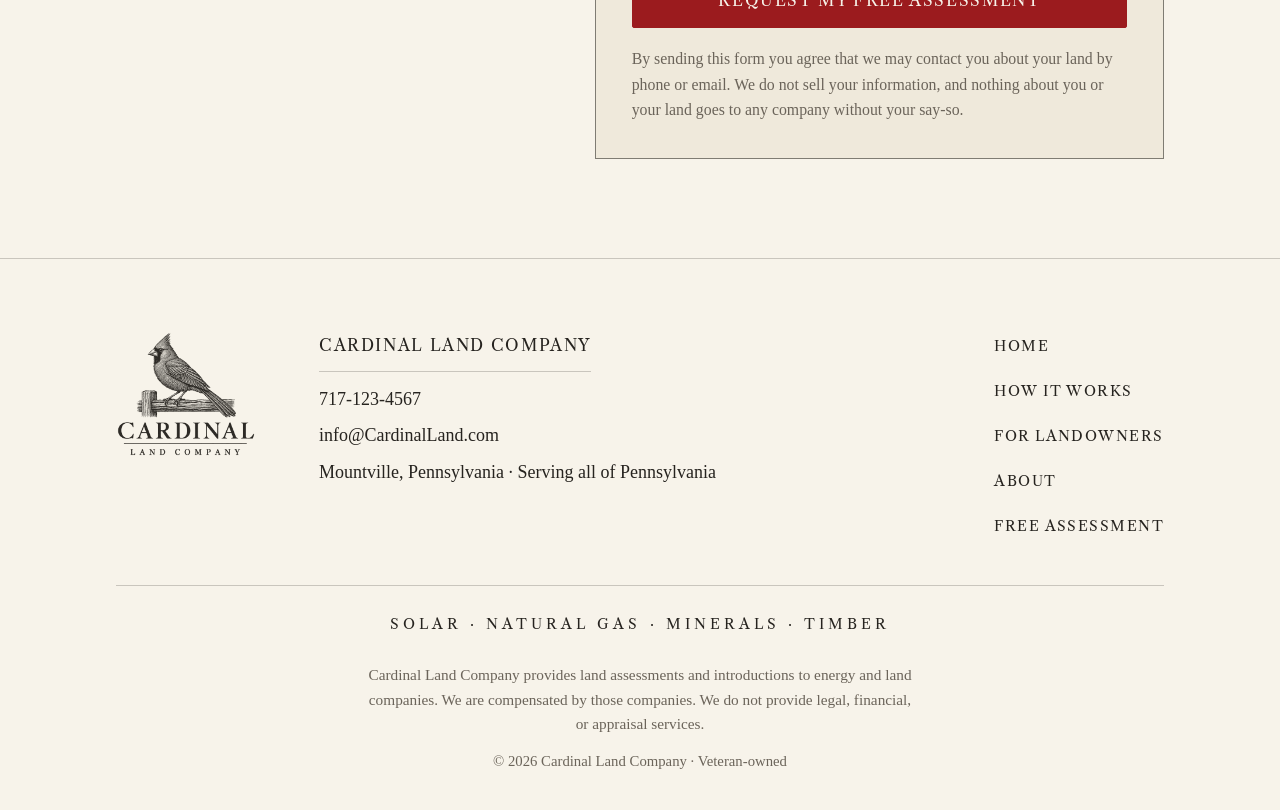
==== commit 28db4d54: "Finish interior pages and site-wide review fixes Reviewed and corrected how-it-works, landowners and" ====
--- a/index.html
+++ b/index.html
@@ -151,7 +151,7 @@
           </li>
           <li class="card">
             <h3>Mineral Rights</h3>
-            <p>The rights under your land can be leased or sold on their own, and many families are not sure what they hold. We help you find out what you own and who is buying or leasing in your county.</p>
+            <p>The rights under your land can be leased or sold on their own, and many families are not sure what they hold. We check what the county record shows you hold, and who is buying or leasing in your county.</p>
             <a class="text-link" href="landowners.html#minerals">About mineral rights</a>
           </li>
           <li class="card">
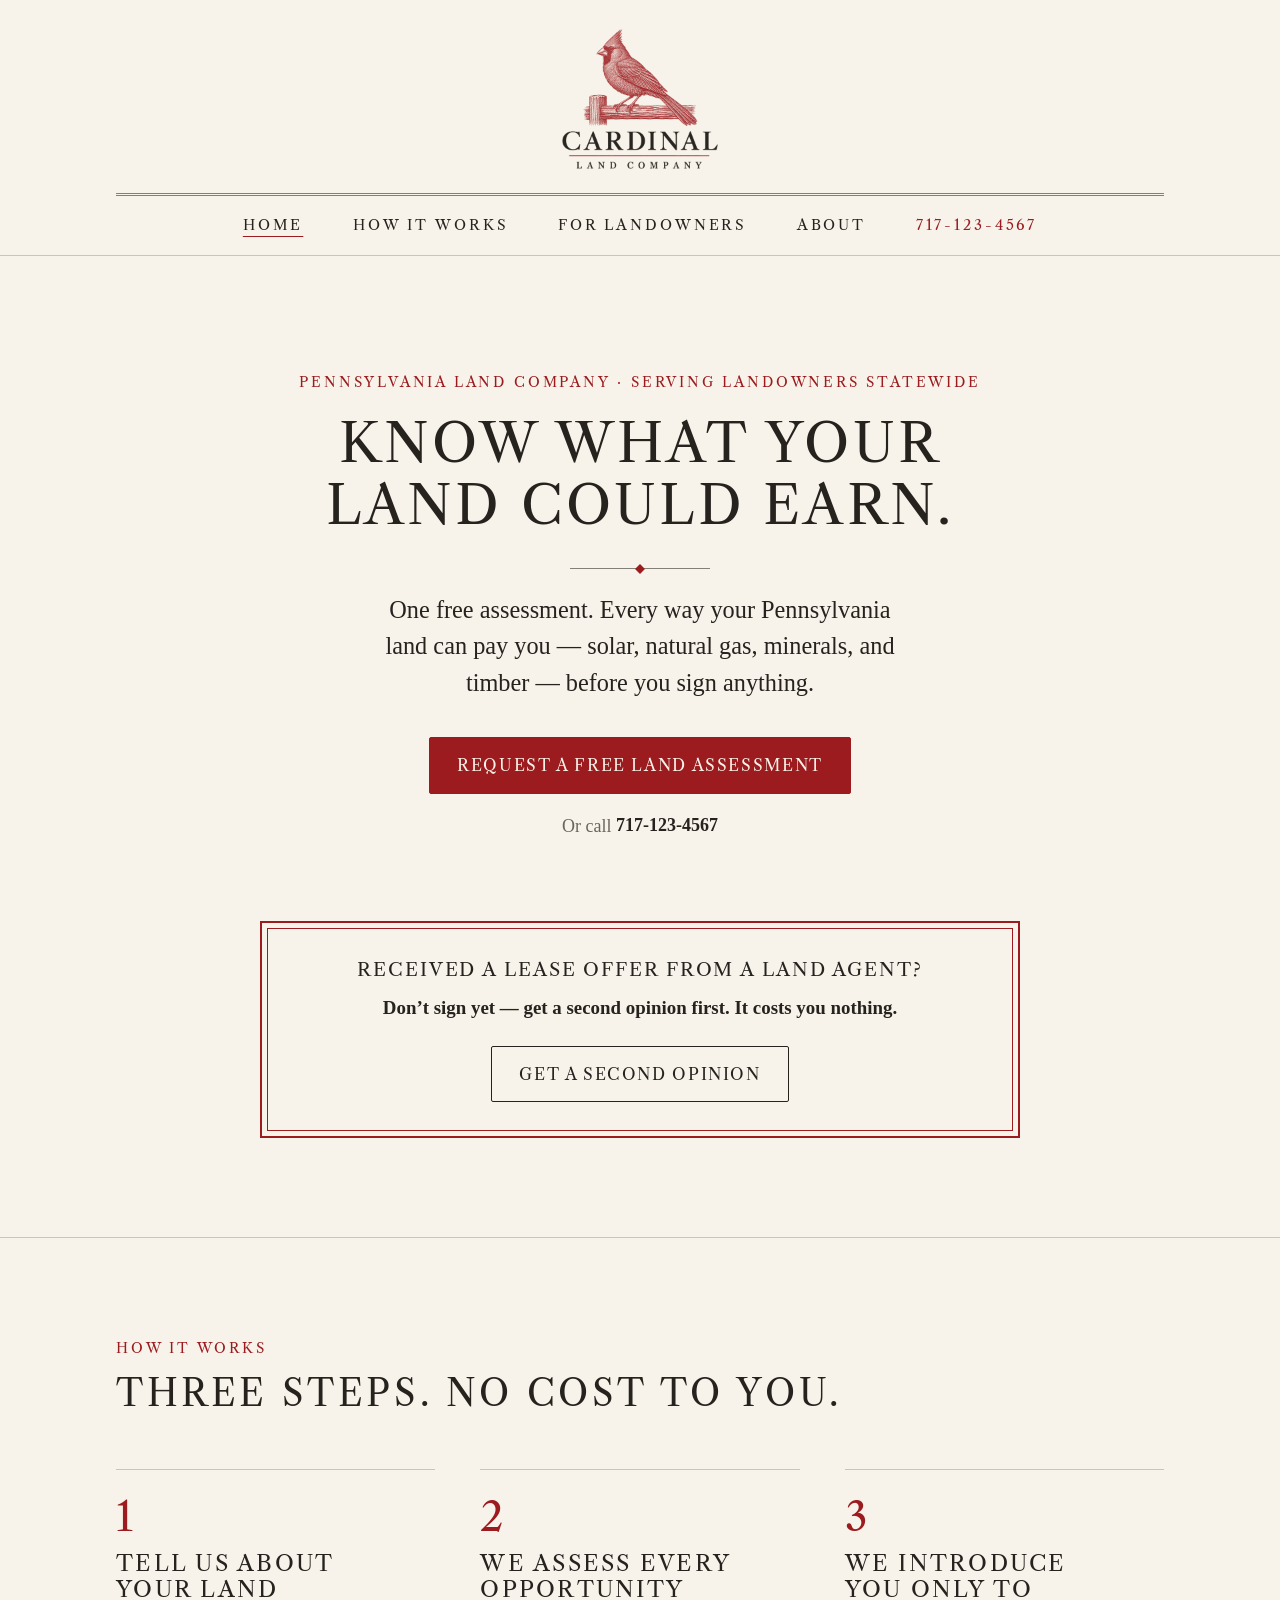
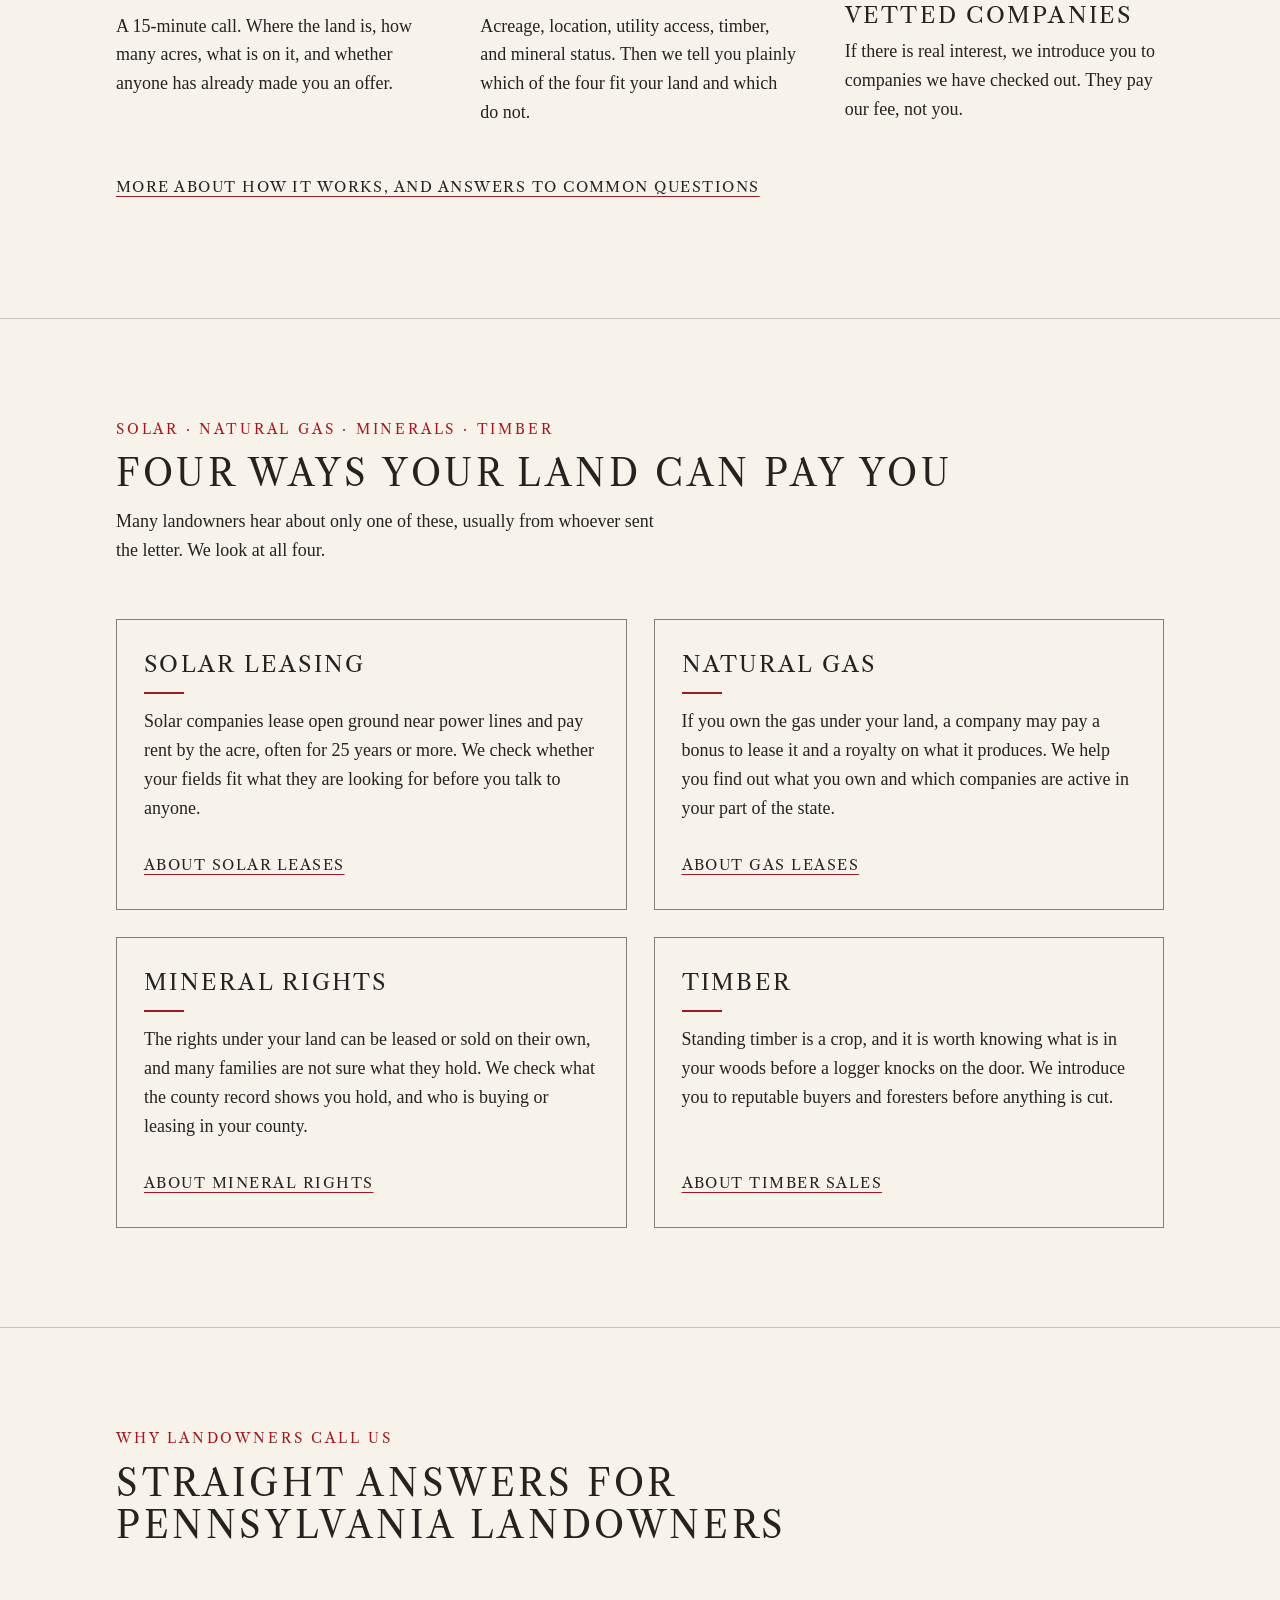
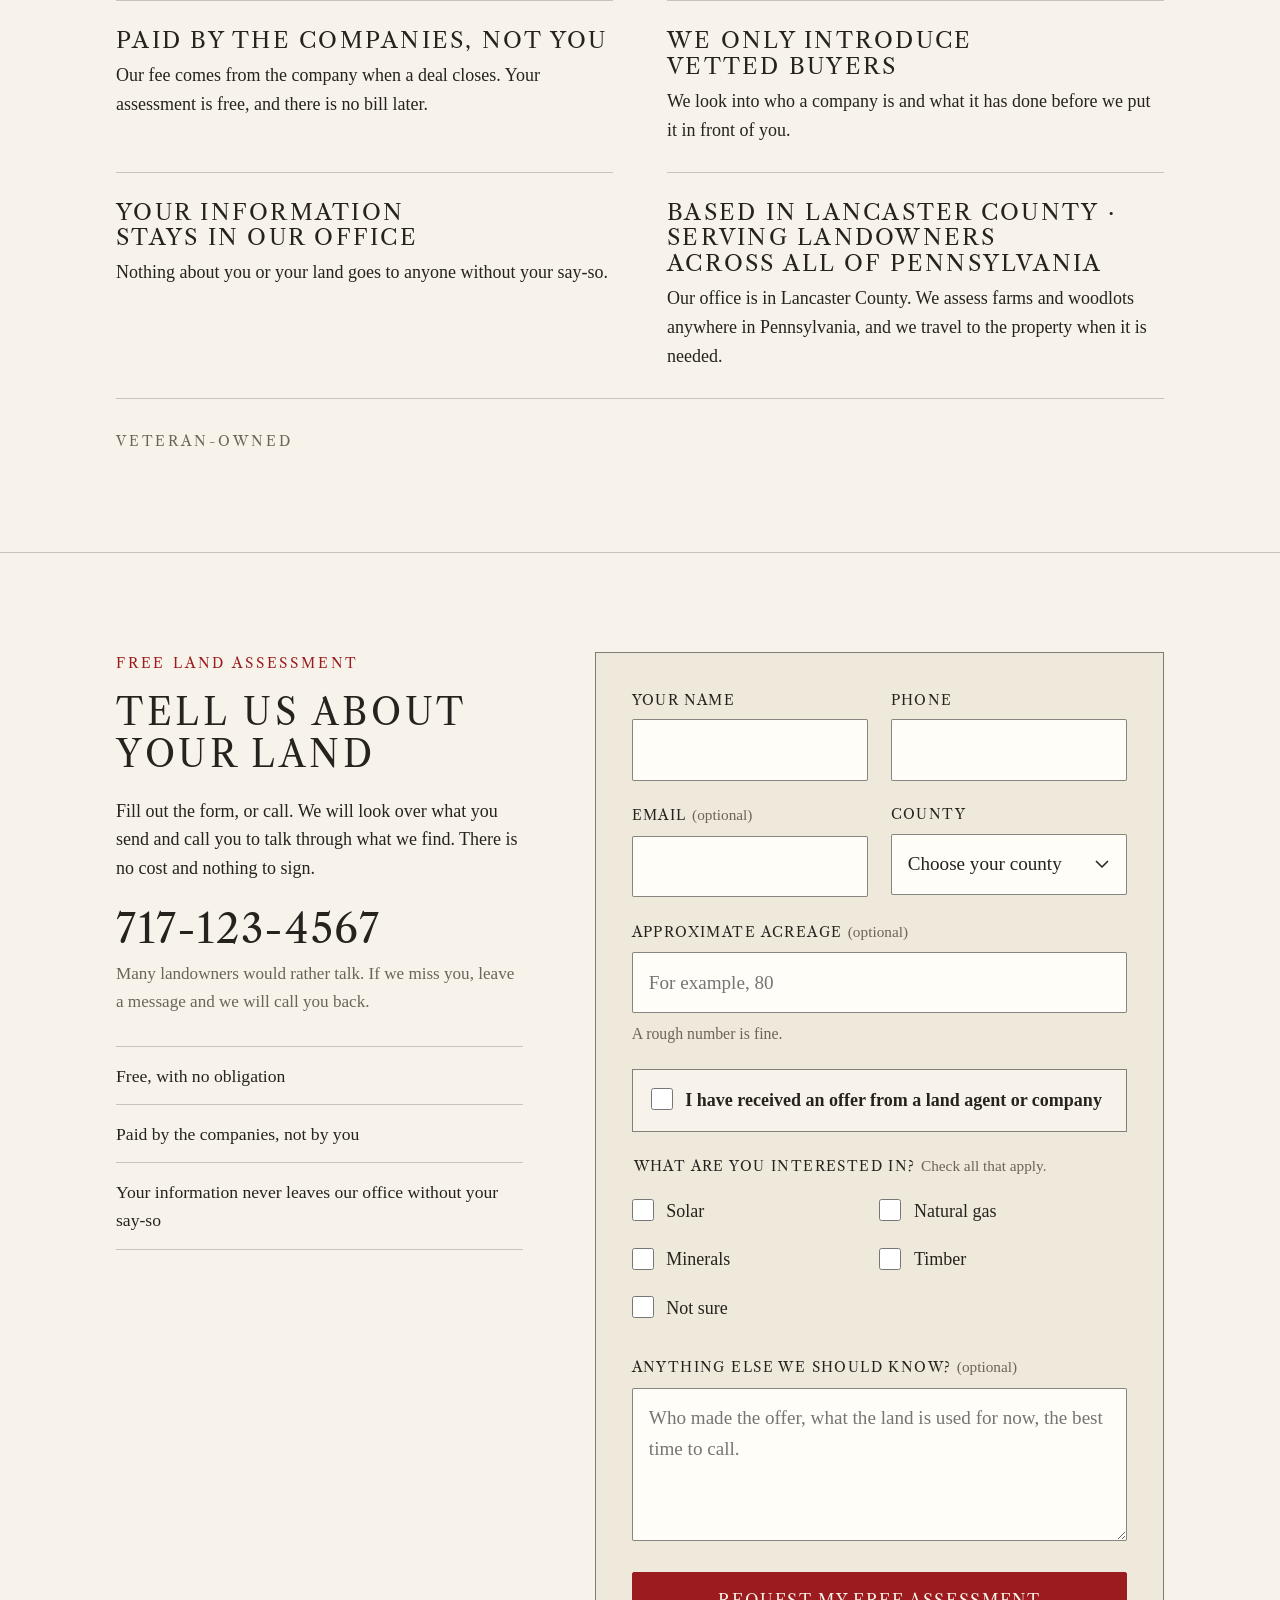
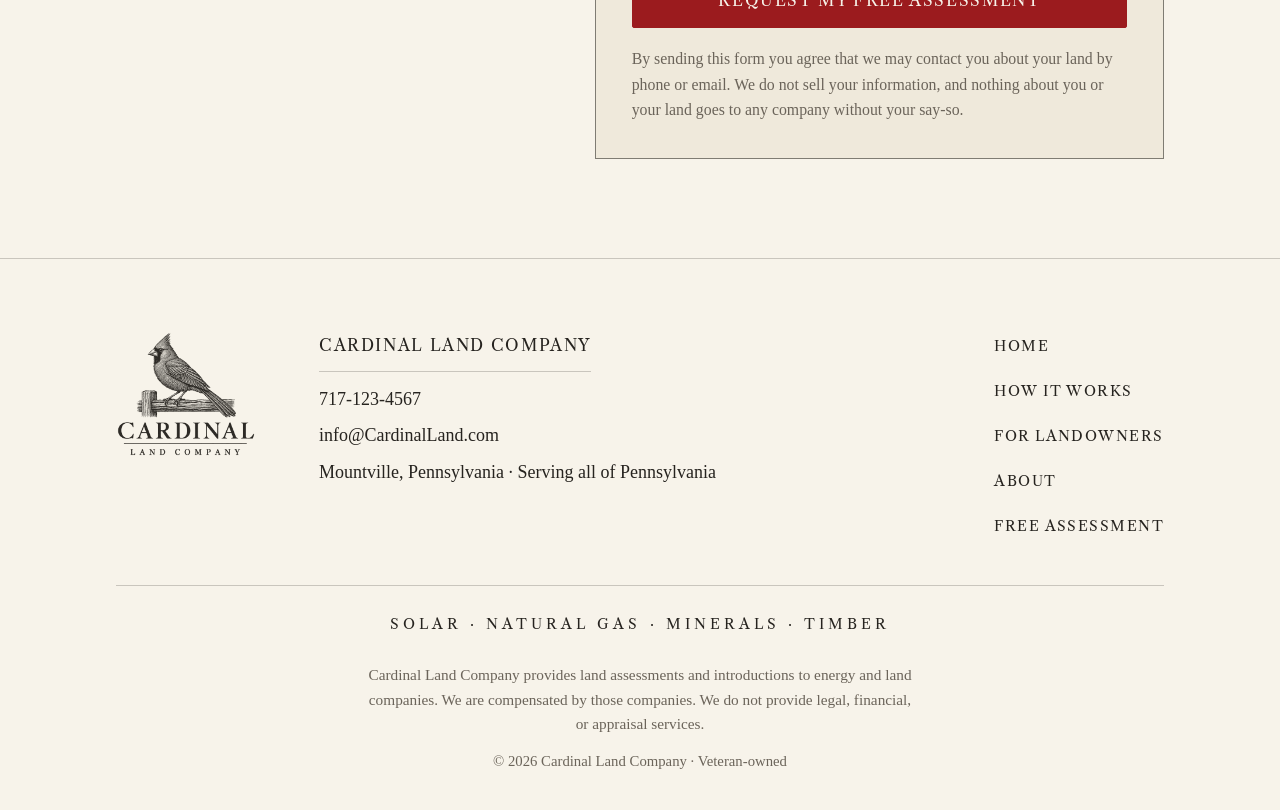
==== commit 6a93e71b: "Say land company, not brokerage; headline now 'could earn' Cardinal does not hold a PA broker licens" ====
--- a/index.html
+++ b/index.html
@@ -3,13 +3,13 @@
 <head>
   <meta charset="utf-8">
   <meta name="viewport" content="width=device-width, initial-scale=1">
-  <title>Know What Your PA Land Is Worth | Cardinal Land Company</title>
-  <meta name="description" content="Free land assessment for Pennsylvania landowners. Solar land lease, natural gas, mineral rights, timber: know what your land is worth before you sign anything.">
+  <title>Know What Your PA Land Could Earn | Cardinal Land Company</title>
+  <meta name="description" content="Free land assessment for Pennsylvania landowners. Solar land lease, natural gas, mineral rights, timber: know what your land could earn before you sign.">
   <link rel="canonical" href="https://cardinalland.com/">
 
   <meta property="og:type" content="website">
   <meta property="og:site_name" content="Cardinal Land Company">
-  <meta property="og:title" content="Know What Your Land Is Worth | Cardinal Land Company">
+  <meta property="og:title" content="Know What Your Land Could Earn | Cardinal Land Company">
   <meta property="og:description" content="One free assessment. Every way your Pennsylvania land can pay you: solar, natural gas, minerals, and timber. Get a second opinion before you sign.">
   <meta property="og:url" content="https://cardinalland.com/">
   <meta property="og:image" content="https://cardinalland.com/assets/og-image.png">
@@ -36,7 +36,7 @@
     "url": "https://cardinalland.com/",
     "logo": "https://cardinalland.com/assets/logo-red-lockup.png",
     "image": "https://cardinalland.com/assets/og-image.png",
-    "description": "Land brokerage serving landowners across all of Pennsylvania. Free land assessments for solar land leases, natural gas, mineral rights, and timber, with introductions to vetted energy and land companies. Compensated by the companies, not the landowner.",
+    "description": "Land company serving landowners across all of Pennsylvania. Free land assessments for solar land leases, natural gas, mineral rights, and timber, with introductions to vetted energy and land companies. Compensated by the companies, not the landowner.",
     "telephone": "717-123-4567",
     "email": "info@CardinalLand.com",
     "address": {
@@ -80,8 +80,8 @@
     <!-- Hero -->
     <section class="hero">
       <div class="container">
-        <p class="eyebrow">Pennsylvania land brokerage<span class="sep">&nbsp;&middot; </span><span class="sep-tail">Serving landowners statewide</span></p>
-        <h1>Know what your land is worth.</h1>
+        <p class="eyebrow">Pennsylvania land company<span class="sep">&nbsp;&middot; </span><span class="sep-tail">Serving landowners statewide</span></p>
+        <h1>Know what your land could earn.</h1>
         <hr class="rule-red center" aria-hidden="true">
         <p class="lede">One free assessment. Every way your Pennsylvania land can pay you &mdash; solar, natural gas, minerals, and timber &mdash; before you sign anything.</p>
         <div class="hero-actions">
